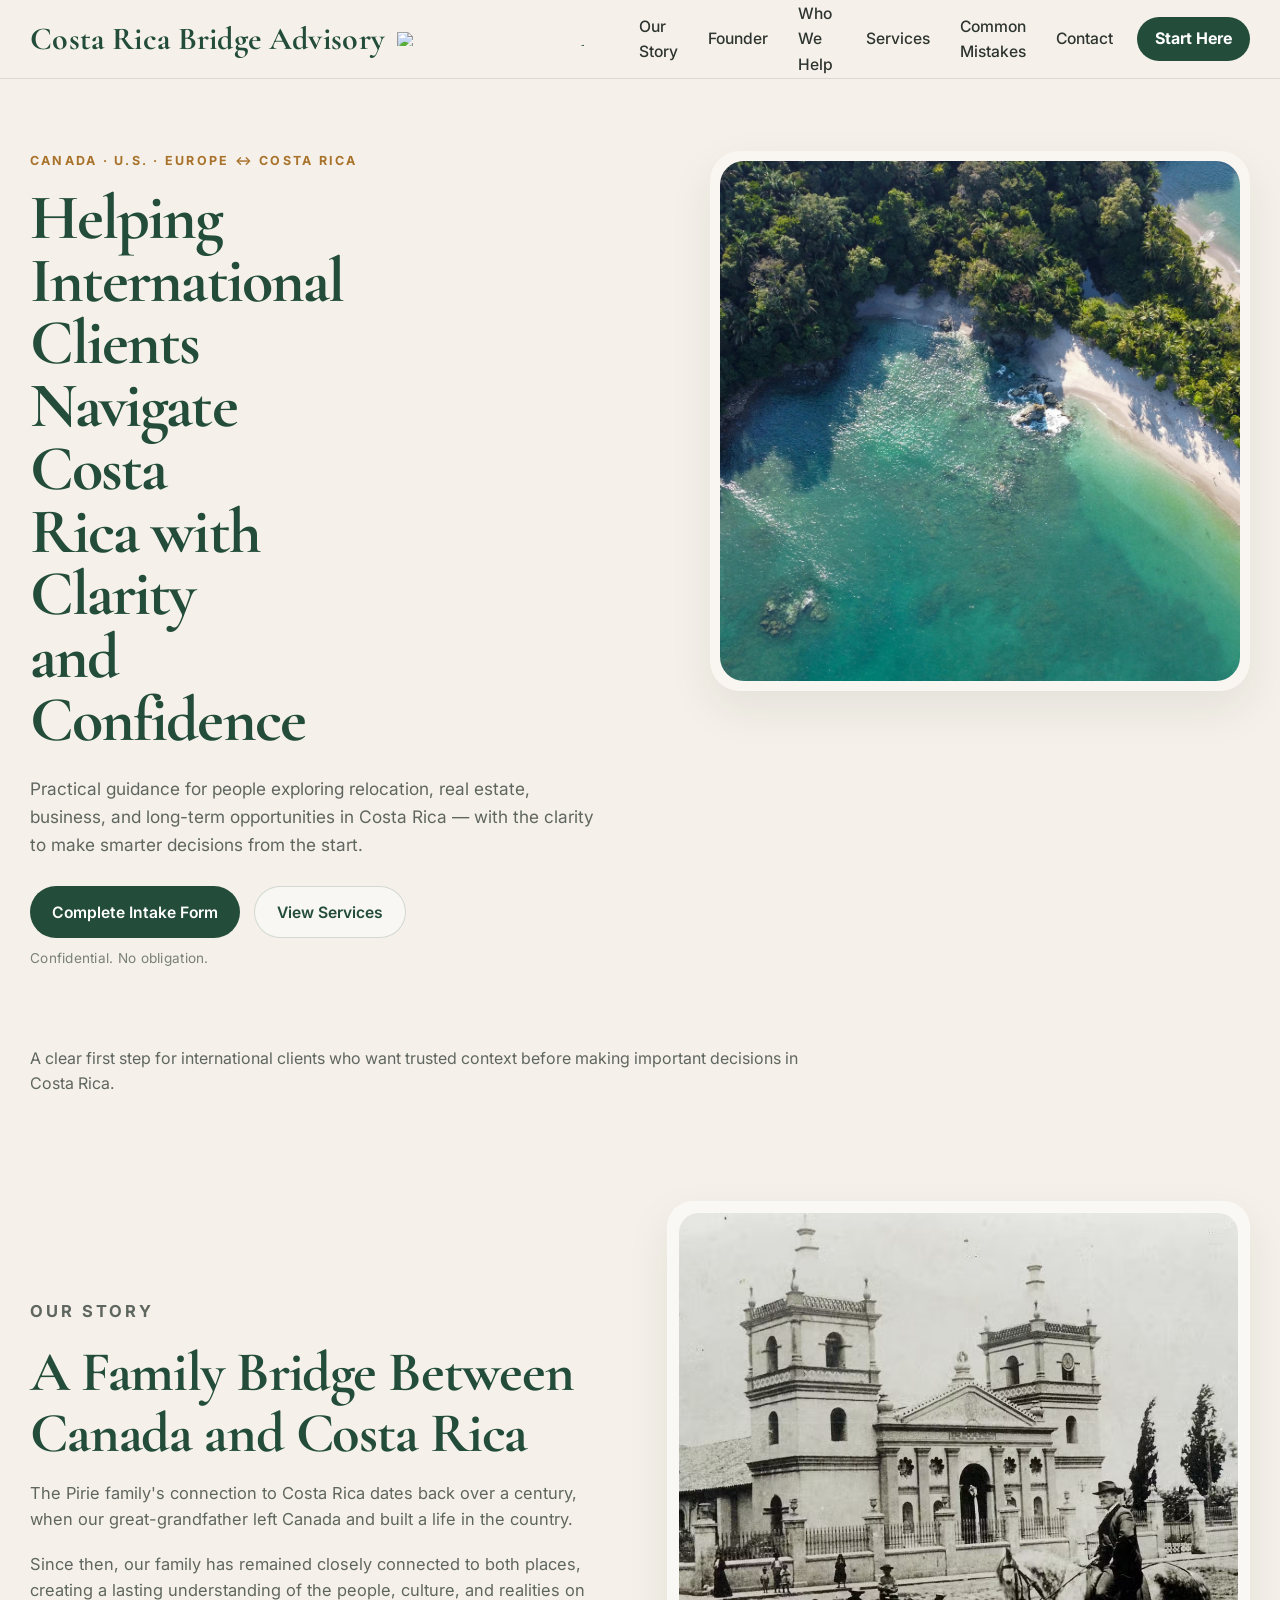
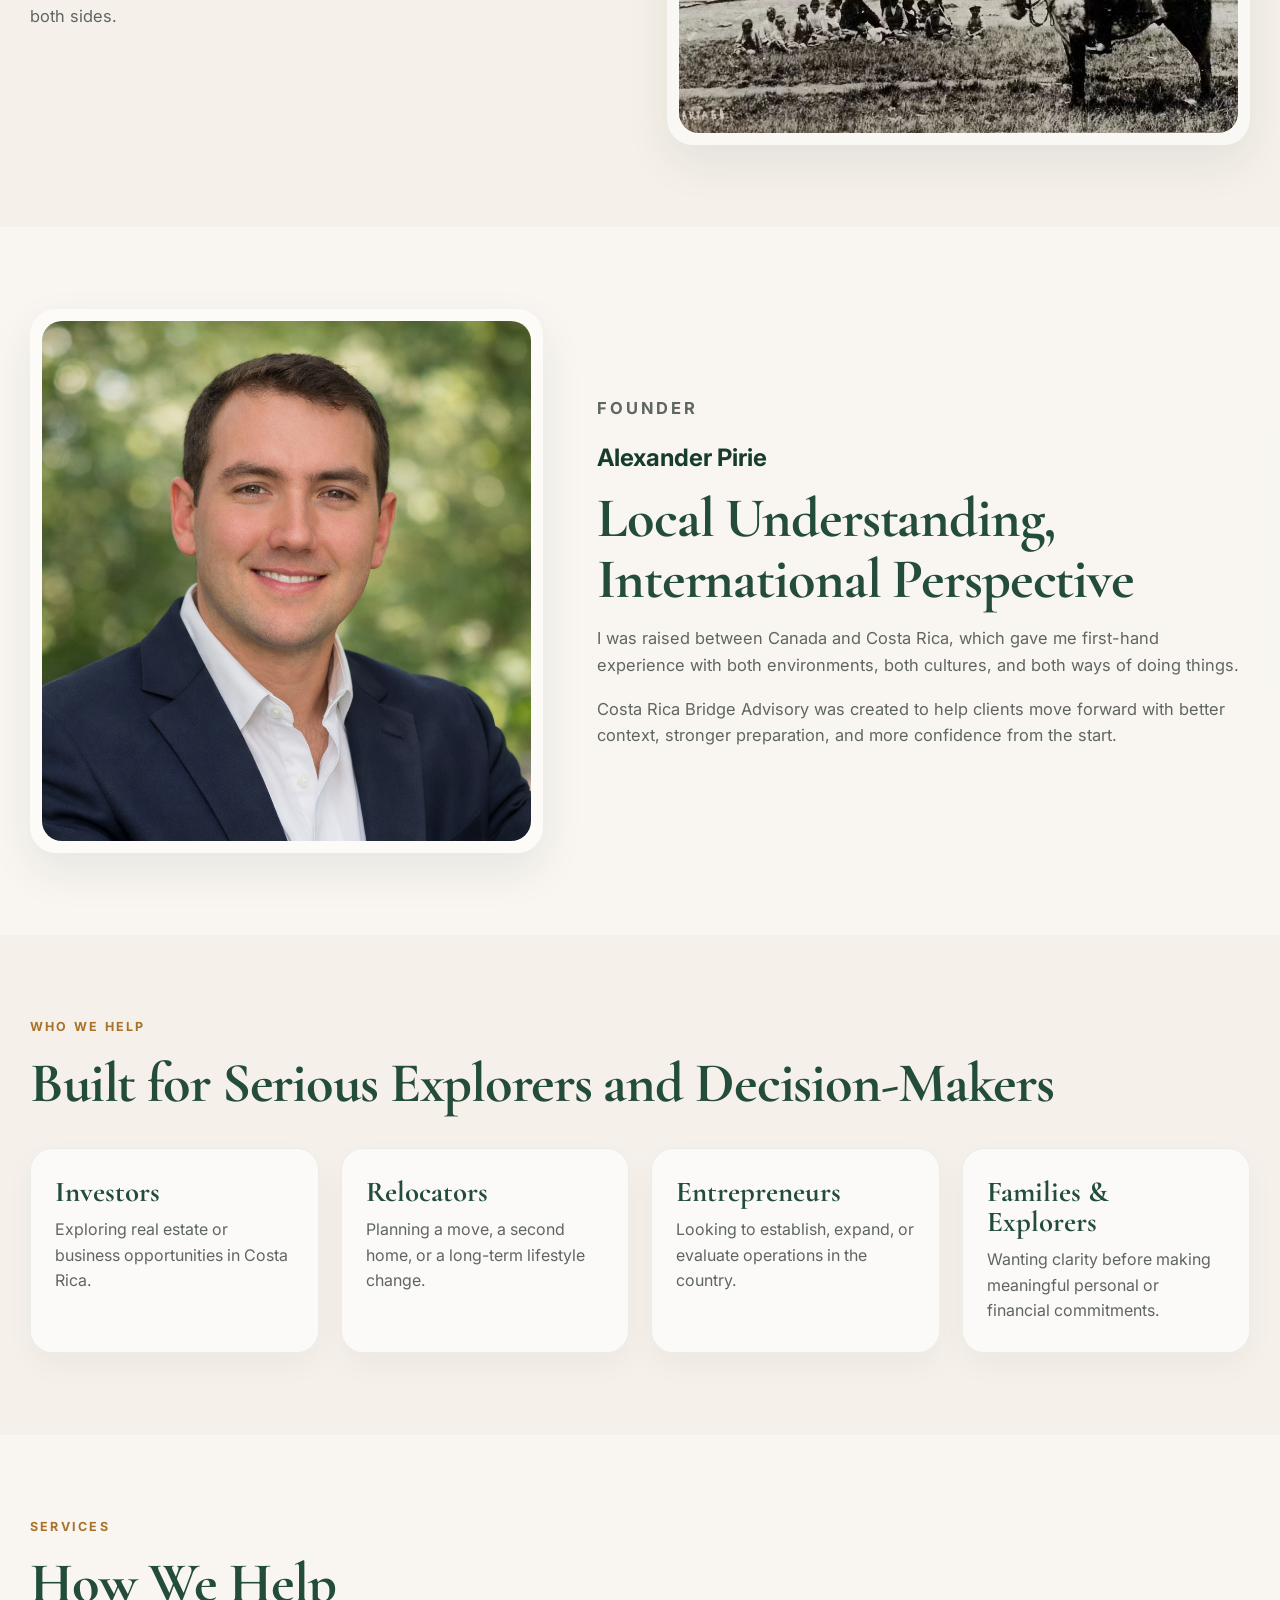
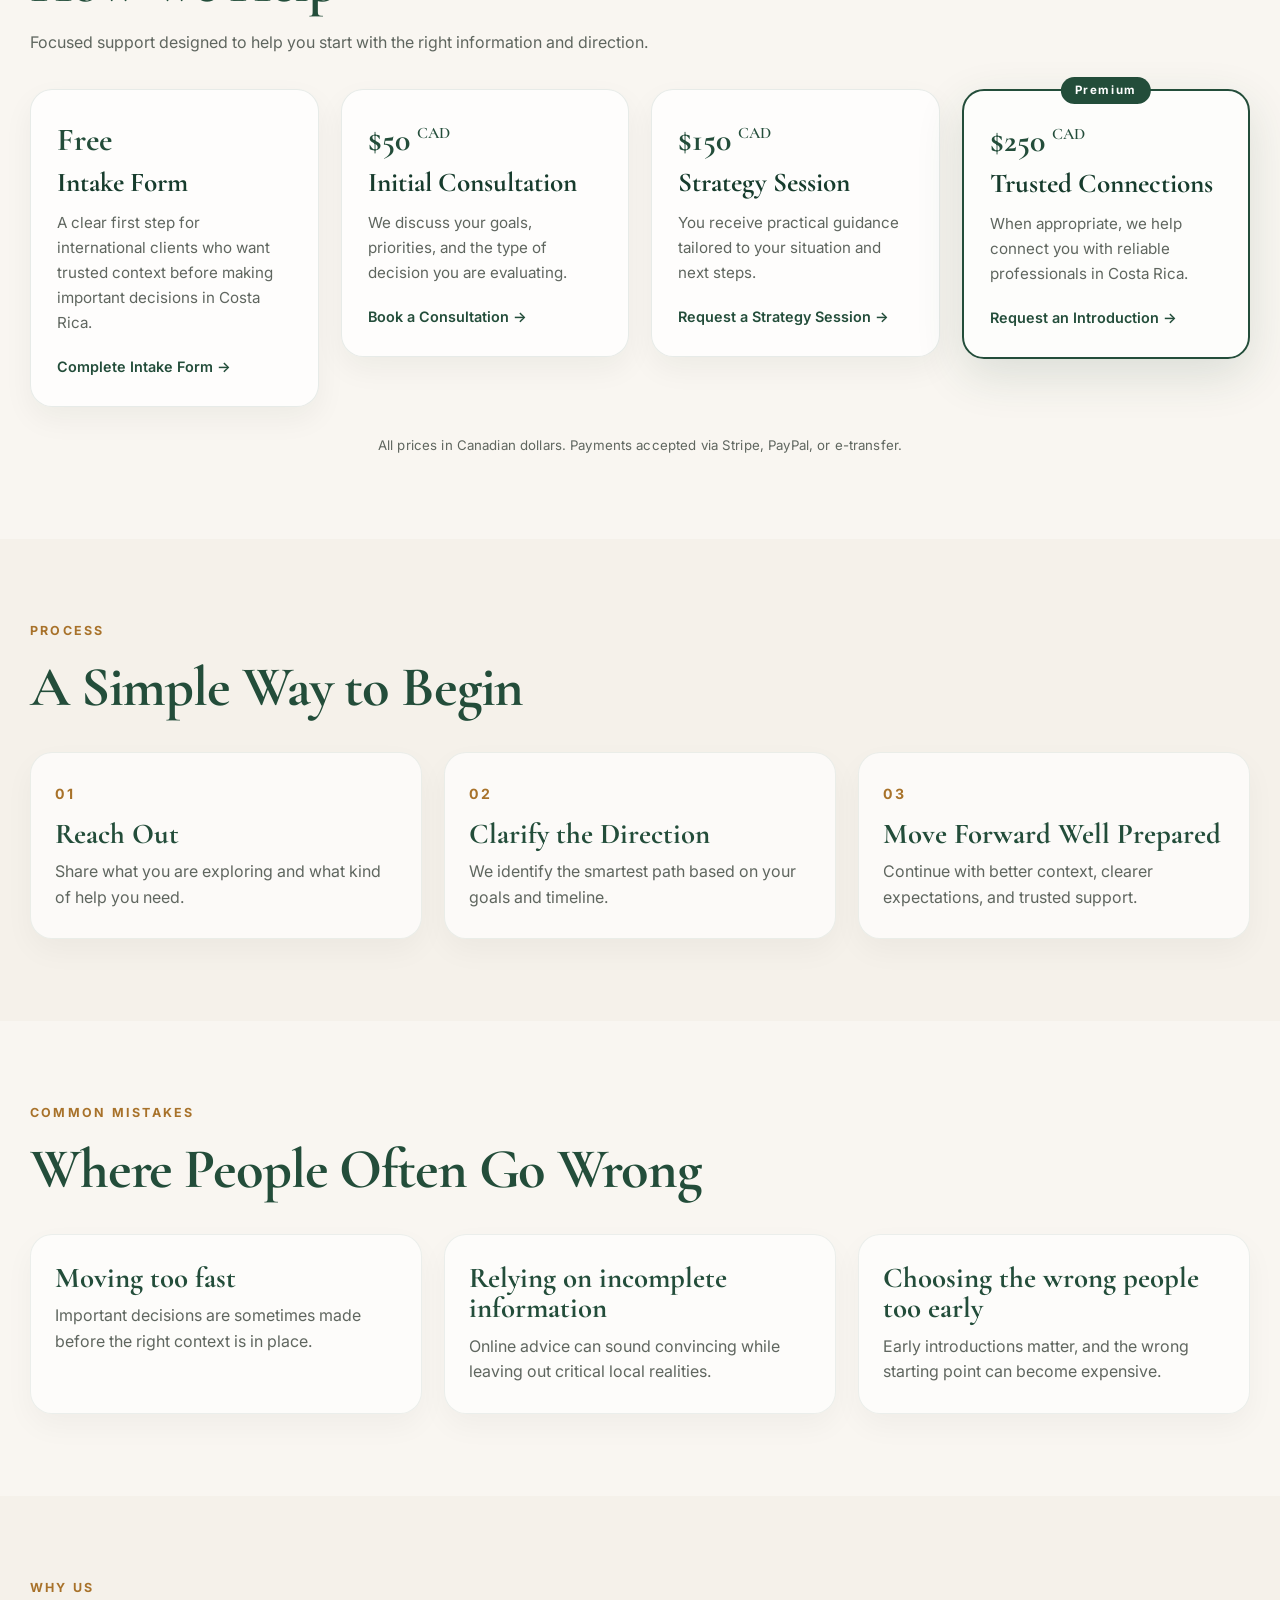
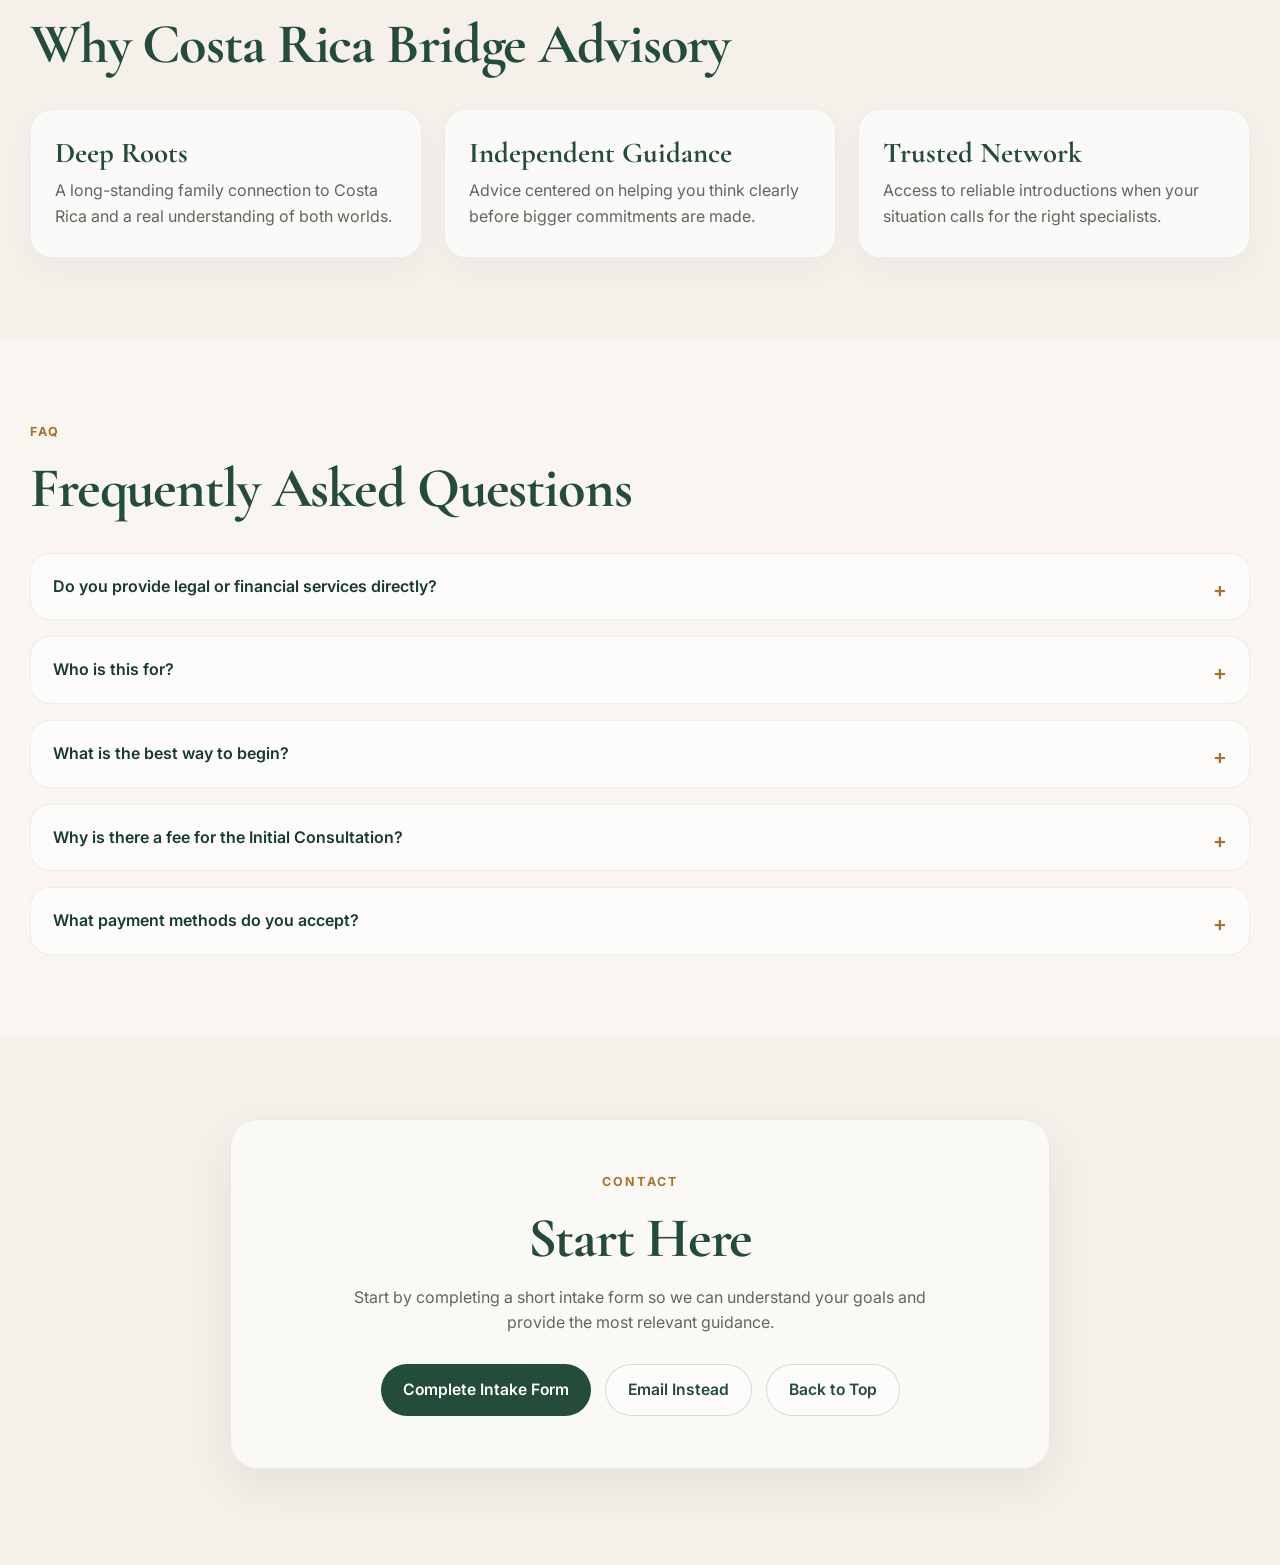
==== index.html @ ad2ef0ba "Update index.html claude first" ====
<!DOCTYPE html>
<html lang="en">
<head>
  <meta charset="UTF-8" />
  <meta name="viewport" content="width=device-width, initial-scale=1.0" />
  <title>Costa Rica Bridge Advisory</title>
  <meta
    name="description"
    content="Costa Rica Bridge Advisory helps international clients explore Costa Rica with trusted guidance, context, and connections."
  />
  <link rel="preconnect" href="https://fonts.googleapis.com" />
  <link rel="preconnect" href="https://fonts.gstatic.com" crossorigin />
  <link
    href="https://fonts.googleapis.com/css2?family=Cormorant+Garamond:wght@500;600;700&family=Inter:wght@400;500;600;700&display=swap"
    rel="stylesheet"
  />
  <link rel="stylesheet" href="styles.css" />
</head>
<body>
  <header class="site-header">
    <div class="container nav-wrap">
      <a href="#hero" class="brand">
        Costa Rica Bridge Advisory
        <span class="brand-flag">
          <img src="https://flagcdn.com/w20/cr.png" alt="Costa Rica Flag" />
        </span>
      </a>

      <nav class="site-nav" aria-label="Main navigation">
        <a href="#our-story">Our Story</a>
        <a href="#founder">Founder</a>
        <a href="#who-we-help">Who We Help</a>
        <a href="#services">Services</a>
        <a href="#common-mistakes">Common Mistakes</a>
        <a href="#contact">Contact</a>
      </nav>

      <a
        href="https://docs.google.com/forms/d/e/1FAIpQLSfwB_4znkKR_dLF2BASSB9xDWdlmq225TtOod5kf1szVITIFQ/viewform"
        target="_blank"
        class="nav-cta"
      >
        Start Here
      </a>

      <button class="menu-toggle" type="button" aria-label="Toggle menu" aria-expanded="false">
        <span></span>
        <span></span>
        <span></span>
      </button>
    </div>
  </header>

  <main>
    <section id="hero" class="hero">
      <div class="container hero-grid">
        <div class="hero-copy">
          <p class="eyebrow">CANADA · U.S. · EUROPE ↔ COSTA RICA</p>

          <h1>
            Helping International Clients Navigate Costa Rica with Clarity and Confidence
          </h1>

          <p class="hero-text">
            Practical guidance for people exploring relocation, real estate, business, and
            long-term opportunities in Costa Rica — with the clarity to make smarter decisions from the start.
          </p>

          <div class="hero-actions">
            <a
              href="https://docs.google.com/forms/d/e/1FAIpQLSfwB_4znkKR_dLF2BASSB9xDWdlmq225TtOod5kf1szVITIFQ/viewform"
              target="_blank"
              class="btn btn-primary"
            >
              Complete Intake Form
            </a>

            <a href="#services" class="btn btn-secondary">
              View Services
            </a>
          </div>

          <p class="hero-trust">Confidential. No obligation.</p>
        </div>

        <div class="hero-media">
          <img
            src="./assets/hero.jpg.jpg"
            alt="Costa Rica coastline aerial view"
            class="hero-image"
          />
        </div>
      </div>
    </section>

    <section class="intro-strip">
      <div class="container">
        <p>
          A clear first step for international clients who want trusted context before making
          important decisions in Costa Rica.
        </p>
      </div>
    </section>

    <section id="our-story" class="section">
      <div class="container split-layout">
        <div class="section-copy">
          <p class="section-label">OUR STORY</p>
          <h2>A Family Bridge Between Canada and Costa Rica</h2>
          <p>
            The Pirie family's connection to Costa Rica dates back over a century, when our
            great-grandfather left Canada and built a life in the country.
          </p>
          <p>
            Since then, our family has remained closely connected to both places, creating a
            lasting understanding of the people, culture, and realities on both sides.
          </p>
        </div>

        <div class="image-card">
          <img
            src="./assets/AP%20a%20caballo%20frente%20a%20iglesia.avif"
            alt="Historic Pirie family image in Costa Rica"
            class="section-image"
          />
        </div>
      </div>
    </section>

    <section id="founder" class="section section-alt">
      <div class="container split-layout reverse">
        <div class="image-card founder-card">
          <img
            src="./assets/Alex%20Pirie.png"
            alt="Alex Pirie"
            class="section-image profile-image"
          />
        </div>

        <div class="section-copy">
          <p class="section-label">FOUNDER</p>
          <h3 class="founder-name">Alexander Pirie</h3>
          <h2>Local Understanding, International Perspective</h2>

          <p>
            I was raised between Canada and Costa Rica, which gave me first-hand experience with
            both environments, both cultures, and both ways of doing things.
          </p>
          <p>
            Costa Rica Bridge Advisory was created to help clients move forward with better
            context, stronger preparation, and more confidence from the start.
          </p>
        </div>
      </div>
    </section>

    <section id="who-we-help" class="section">
      <div class="container">
        <div class="section-heading">
          <p class="section-label">WHO WE HELP</p>
          <h2>Built for Serious Explorers and Decision-Makers</h2>
        </div>

        <div class="card-grid four">
          <article class="info-card">
            <h3>Investors</h3>
            <p>Exploring real estate or business opportunities in Costa Rica.</p>
          </article>

          <article class="info-card">
            <h3>Relocators</h3>
            <p>Planning a move, a second home, or a long-term lifestyle change.</p>
          </article>

          <article class="info-card">
            <h3>Entrepreneurs</h3>
            <p>Looking to establish, expand, or evaluate operations in the country.</p>
          </article>

          <article class="info-card">
            <h3>Families & Explorers</h3>
            <p>Wanting clarity before making meaningful personal or financial commitments.</p>
          </article>
        </div>
      </div>
    </section>

    <!-- SERVICES SECTION — updated with pricing -->
    <section id="services" class="section section-alt">
      <div class="container">
        <div class="section-heading">
          <p class="section-label">SERVICES</p>
          <h2>How We Help</h2>
          <p class="section-subtext">
            Focused support designed to help you start with the right information and direction.
          </p>
        </div>

        <div class="pricing-grid">

          <!-- Intake Form -->
          <article class="pricing-card">
            <div class="pricing-tag">Free</div>
            <h3>Intake Form</h3>
            <p class="pricing-desc">A clear first step for international clients who want trusted context before making important decisions in Costa Rica.</p>
            <a
              href="https://docs.google.com/forms/d/e/1FAIpQLSfwB_4znkKR_dLF2BASSB9xDWdlmq225TtOod5kf1szVITIFQ/viewform"
              target="_blank"
              class="pricing-cta"
            >
              Complete Intake Form →
            </a>
          </article>

          <!-- Initial Consultation -->
          <article class="pricing-card">
            <div class="pricing-tag">$50 <span class="pricing-currency">CAD</span></div>
            <h3>Initial Consultation</h3>
            <p class="pricing-desc">We discuss your goals, priorities, and the type of decision you are evaluating.</p>
            <a href="#contact" class="pricing-cta">Book a Consultation →</a>
          </article>

          <!-- Strategy Session -->
          <article class="pricing-card">
            <div class="pricing-tag">$150 <span class="pricing-currency">CAD</span></div>
            <h3>Strategy Session</h3>
            <p class="pricing-desc">You receive practical guidance tailored to your situation and next steps.</p>
            <a href="#contact" class="pricing-cta">Request a Strategy Session →</a>
          </article>

          <!-- Trusted Connections -->
          <article class="pricing-card pricing-card--featured">
            <div class="pricing-badge">Premium</div>
            <div class="pricing-tag">$250 <span class="pricing-currency">CAD</span></div>
            <h3>Trusted Connections</h3>
            <p class="pricing-desc">When appropriate, we help connect you with reliable professionals in Costa Rica.</p>
            <a href="#contact" class="pricing-cta">Request an Introduction →</a>
          </article>

        </div>

        <p class="pricing-note">All prices in Canadian dollars. Payments accepted via Stripe, PayPal, or e-transfer.</p>
      </div>
    </section>

    <section class="section">
      <div class="container">
        <div class="section-heading narrow">
          <p class="section-label">PROCESS</p>
          <h2>A Simple Way to Begin</h2>
        </div>

        <div class="steps-grid">
          <div class="step-card">
            <span class="step-number">01</span>
            <h3>Reach Out</h3>
            <p>Share what you are exploring and what kind of help you need.</p>
          </div>

          <div class="step-card">
            <span class="step-number">02</span>
            <h3>Clarify the Direction</h3>
            <p>We identify the smartest path based on your goals and timeline.</p>
          </div>

          <div class="step-card">
            <span class="step-number">03</span>
            <h3>Move Forward Well Prepared</h3>
            <p>Continue with better context, clearer expectations, and trusted support.</p>
          </div>
        </div>
      </div>
    </section>

    <section id="common-mistakes" class="section section-alt">
      <div class="container">
        <div class="section-heading">
          <p class="section-label">COMMON MISTAKES</p>
          <h2>Where People Often Go Wrong</h2>
        </div>

        <div class="mistakes-list">
          <article class="mistake-item">
            <h3>Moving too fast</h3>
            <p>Important decisions are sometimes made before the right context is in place.</p>
          </article>

          <article class="mistake-item">
            <h3>Relying on incomplete information</h3>
            <p>Online advice can sound convincing while leaving out critical local realities.</p>
          </article>

          <article class="mistake-item">
            <h3>Choosing the wrong people too early</h3>
            <p>Early introductions matter, and the wrong starting point can become expensive.</p>
          </article>
        </div>
      </div>
    </section>

    <section class="section trust-section">
      <div class="container">
        <div class="section-heading narrow">
          <p class="section-label">WHY US</p>
          <h2>Why Costa Rica Bridge Advisory</h2>
        </div>

        <div class="card-grid three">
          <article class="info-card">
            <h3>Deep Roots</h3>
            <p>A long-standing family connection to Costa Rica and a real understanding of both worlds.</p>
          </article>

          <article class="info-card">
            <h3>Independent Guidance</h3>
            <p>Advice centered on helping you think clearly before bigger commitments are made.</p>
          </article>

          <article class="info-card">
            <h3>Trusted Network</h3>
            <p>Access to reliable introductions when your situation calls for the right specialists.</p>
          </article>
        </div>
      </div>
    </section>

    <section class="section section-alt faq-section">
      <div class="container">
        <div class="section-heading narrow">
          <p class="section-label">FAQ</p>
          <h2>Frequently Asked Questions</h2>
        </div>

        <div class="faq-list">
          <details class="faq-item">
            <summary>Do you provide legal or financial services directly?</summary>
            <p>
              No. Costa Rica Bridge Advisory provides guidance, context, and introductions. Formal
              legal, tax, or other regulated work should be handled by the appropriate professionals.
            </p>
          </details>

          <details class="faq-item">
            <summary>Who is this for?</summary>
            <p>
              It is designed for international clients considering relocation, real estate,
              business, or broader life decisions connected to Costa Rica.
            </p>
          </details>

          <details class="faq-item">
            <summary>What is the best way to begin?</summary>
            <p>
              Start by completing the intake form so your situation can be reviewed properly before larger steps are taken.
            </p>
          </details>

          <details class="faq-item">
            <summary>Why is there a fee for the Initial Consultation?</summary>
            <p>
              The consultation fee ensures that every call is a focused, productive use of time — for both of us. It reflects the preparation and expertise that goes into each session, and ensures we are working with clients who are serious about their goals.
            </p>
          </details>

          <details class="faq-item">
            <summary>What payment methods do you accept?</summary>
            <p>
              We accept payment via Stripe, PayPal, and e-transfer. All prices are in Canadian dollars.
            </p>
          </details>
        </div>
      </div>
    </section>

    <section id="contact" class="section contact-section">
      <div class="container contact-box">
        <p class="section-label">CONTACT</p>
        <h2>Start Here</h2>
        <p class="contact-text">
          Start by completing a short intake form so we can understand your goals and provide the most relevant guidance.
        </p>

        <div class="contact-actions">
          <a
            href="https://docs.google.com/forms/d/e/1FAIpQLSfwB_4znkKR_dLF2BASSB9xDWdlmq225TtOod5kf1szVITIFQ/viewform"
            target="_blank"
            class="btn btn-primary"
          >
            Complete Intake Form
          </a>

          <a
            href="mailto:costaricabridgeadvisory@gmail.com"
            class="btn btn-secondary"
          >
            Email Instead
          </a>

          <a href="#hero" class="btn btn-secondary">
            Back to Top
          </a>
        </div>
      </div>
    </section>
  </main>

  <script>
    const menuToggle = document.querySelector('.menu-toggle');
    const siteNav = document.querySelector('.site-nav');

    if (menuToggle && siteNav) {
      menuToggle.addEventListener('click', () => {
        const expanded = menuToggle.getAttribute('aria-expanded') === 'true';
        menuToggle.setAttribute('aria-expanded', String(!expanded));
        siteNav.classList.toggle('is-open');
      });

      siteNav.querySelectorAll('a').forEach((link) => {
        link.addEventListener('click', () => {
          siteNav.classList.remove('is-open');
          menuToggle.setAttribute('aria-expanded', 'false');
        });
      });
    }
  </script>
</body>
</html>
---- styles.css ----
:root {
  --bg: #f5f1ea;
  --bg-soft: #efe8de;
  --card: #f8f4ee;
  --text: #1c2d26;
  --muted: #5f665f;
  --line: rgba(28, 45, 38, 0.12);
  --green: #234d3a;
  --green-2: #173c2d;
  --gold: #a8722a;
  --white: #ffffff;
  --shadow: 0 18px 45px rgba(23, 38, 31, 0.08);
  --radius: 26px;
  --radius-sm: 18px;
  --max: 1220px;
  --header-h: 78px;
}

* {
  box-sizing: border-box;
}

html {
  scroll-behavior: smooth;
}

body {
  margin: 0;
  background: var(--bg);
  color: var(--text);
  font-family: "Inter", sans-serif;
  line-height: 1.6;
  -webkit-font-smoothing: antialiased;
  text-rendering: optimizeLegibility;
}

img {
  max-width: 100%;
  display: block;
}

a {
  color: inherit;
  text-decoration: none;
}

.container {
  width: min(var(--max), calc(100% - 48px));
  margin: 0 auto;
}

.site-header {
  position: sticky;
  top: 0;
  z-index: 50;
  background: rgba(245, 241, 234, 0.92);
  backdrop-filter: blur(10px);
  border-bottom: 1px solid var(--line);
}

.nav-wrap {
  min-height: var(--header-h);
  display: flex;
  align-items: center;
  justify-content: space-between;
  gap: 24px;
}

.brand {
  font-family: "Cormorant Garamond", serif;
  font-size: 2rem;
  font-weight: 700;
  color: var(--green);
  letter-spacing: 0.01em;
  white-space: nowrap;
  display: inline-flex;
  align-items: center;
  gap: 6px;
}

.brand-flag {
  margin-left: 6px;
  display: inline-flex;
  align-items: center;
}

.brand-flag img {
  height: 14px;
  width: auto;
  display: inline-block;
}

.site-nav {
  display: flex;
  align-items: center;
  gap: 30px;
  flex: 1;
  justify-content: center;
}

.site-nav a {
  font-size: 0.98rem;
  font-weight: 500;
  color: #2e342f;
}

.site-nav a:hover,
.nav-cta:hover,
.btn:hover {
  opacity: 0.9;
}

.nav-cta {
  display: inline-flex;
  align-items: center;
  justify-content: center;
  min-height: 44px;
  padding: 0 18px;
  border-radius: 999px;
  background: var(--green);
  color: var(--white);
  font-weight: 700;
  white-space: nowrap;
  transition: opacity 0.2s ease, transform 0.2s ease;
}

.nav-cta:active {
  transform: translateY(1px);
}

.menu-toggle {
  display: none;
  width: 46px;
  height: 46px;
  border: 1px solid var(--line);
  border-radius: 12px;
  background: transparent;
  padding: 10px;
  cursor: pointer;
}

.menu-toggle span {
  display: block;
  width: 100%;
  height: 2px;
  background: var(--green);
  margin: 5px 0;
  border-radius: 999px;
}

.hero {
  padding: 72px 0 50px;
}

.hero-grid {
  display: grid;
  grid-template-columns: 1.05fr 0.95fr;
  gap: 48px;
  align-items: start;
}

.hero-copy {
  max-width: 620px;
}

.eyebrow,
.section-label {
  margin: 0 0 16px;
  color: var(--gold);
  font-size: 0.78rem;
  font-weight: 700;
  letter-spacing: 0.18em;
}

.hero h1 {
  margin: 0 0 18px;
  font-family: "Cormorant Garamond", serif;
  font-size: clamp(3.2rem, 5vw, 5.2rem);
  line-height: 0.98;
  color: var(--green);
  letter-spacing: -0.03em;
  max-width: 8ch;
}

.hero-text {
  margin: 24px 0 0;
  max-width: 580px;
  color: var(--muted);
  font-size: 1.08rem;
}

.hero-actions,
.contact-actions {
  display: flex;
  gap: 14px;
  flex-wrap: wrap;
  margin-top: 28px;
}

.hero-trust {
  margin-top: 10px;
  font-size: 0.85rem;
  color: #7a807a;
  letter-spacing: 0.02em;
}

.btn {
  display: inline-flex;
  align-items: center;
  justify-content: center;
  min-height: 52px;
  padding: 0 22px;
  border-radius: 999px;
  font-size: 0.98rem;
  font-weight: 600;
  transition: opacity 0.2s ease, transform 0.2s ease;
}

.btn-primary {
  background: var(--green);
  color: var(--white);
}

.btn-secondary {
  border: 1px solid rgba(35, 77, 58, 0.18);
  background: rgba(255, 255, 255, 0.45);
  color: var(--green);
}

.btn:active {
  transform: translateY(1px);
}

.hero-media {
  width: 100%;
  max-width: 540px;
  justify-self: end;
  align-self: start;
  background: rgba(255, 255, 255, 0.34);
  border-radius: 30px;
  padding: 10px;
  box-shadow: var(--shadow);
}

.hero-image {
  width: 100%;
  height: 520px;
  object-fit: cover;
  object-position: center;
  border-radius: 24px;
}

.intro-strip {
  padding: 12px 0 22px;
}

.intro-strip p {
  margin: 0;
  max-width: 800px;
  color: var(--muted);
  font-size: 1rem;
}

.section {
  padding: 82px 0;
}

.section-alt {
  background: rgba(255, 255, 255, 0.34);
}

.section-heading {
  margin-bottom: 34px;
}

.section-heading h2,
.section-copy h2,
.contact-box h2 {
  margin: 0 0 16px;
  font-family: "Cormorant Garamond", serif;
  font-size: clamp(2.6rem, 4.4vw, 4rem);
  line-height: 1.08;
  color: var(--green);
  letter-spacing: -0.02em;
}

.section-subtext {
  margin: 14px 0 0;
  max-width: 680px;
  color: var(--muted);
}

.section-heading.narrow {
  max-width: 720px;
}

.split-layout {
  display: grid;
  grid-template-columns: 1fr 1fr;
  gap: 54px;
  align-items: center;
}

.split-layout.reverse {
  grid-template-columns: 0.88fr 1.12fr;
}

.section-copy p {
  margin: 0 0 18px;
  color: var(--muted);
  font-size: 1.03rem;
}

.founder-name {
  margin: 0 0 10px;
  font-size: 1.5rem;
  color: var(--green-2);
  font-weight: 700;
}

.image-card {
  background: rgba(255, 255, 255, 0.48);
  border-radius: var(--radius);
  padding: 12px;
  box-shadow: var(--shadow);
}

.section-image {
  width: 100%;
  height: 520px;
  object-fit: cover;
  border-radius: 20px;
}

.profile-image {
  object-position: center top;
}

.card-grid {
  display: grid;
  gap: 22px;
}

.card-grid.four {
  grid-template-columns: repeat(4, 1fr);
}

.card-grid.three {
  grid-template-columns: repeat(3, 1fr);
}

.info-card,
.step-card,
.mistake-item {
  background: rgba(255, 255, 255, 0.65);
  border: 1px solid rgba(35, 77, 58, 0.08);
  border-radius: 22px;
  padding: 28px 24px;
  box-shadow: 0 12px 30px rgba(18, 35, 29, 0.04);
}

.info-card h3,
.step-card h3,
.mistake-item h3 {
  margin: 0 0 10px;
  font-family: "Cormorant Garamond", serif;
  font-size: 1.8rem;
  line-height: 1.05;
  color: var(--green);
}

.info-card p,
.step-card p,
.mistake-item p,
.faq-item p,
.contact-text {
  margin: 0;
  color: var(--muted);
}

/* ── Pricing Cards ────────────────────────────────────── */

.pricing-grid {
  display: grid;
  grid-template-columns: repeat(4, 1fr);
  gap: 22px;
  align-items: start;
}

.pricing-card {
  position: relative;
  background: rgba(255, 255, 255, 0.75);
  border: 1px solid rgba(35, 77, 58, 0.10);
  border-radius: 22px;
  padding: 32px 26px 28px;
  box-shadow: 0 12px 30px rgba(18, 35, 29, 0.05);
  display: flex;
  flex-direction: column;
  gap: 12px;
  transition: transform 0.2s ease, box-shadow 0.2s ease;
}

.pricing-card:hover {
  transform: translateY(-3px);
  box-shadow: 0 20px 48px rgba(18, 35, 29, 0.10);
}

.pricing-card--featured {
  border-color: var(--green);
  border-width: 2px;
  box-shadow: 0 16px 48px rgba(35, 77, 58, 0.14);
}

.pricing-badge {
  position: absolute;
  top: -14px;
  left: 50%;
  transform: translateX(-50%);
  background: var(--green);
  color: var(--white);
  font-size: 0.72rem;
  font-weight: 700;
  letter-spacing: 0.14em;
  padding: 4px 14px;
  border-radius: 999px;
  white-space: nowrap;
}

.pricing-tag {
  font-size: 2rem;
  font-weight: 700;
  color: var(--green);
  line-height: 1.1;
  font-family: "Cormorant Garamond", serif;
}

.pricing-currency {
  font-size: 1rem;
  font-weight: 600;
  color: var(--green);
  vertical-align: super;
}

.pricing-duration {
  font-size: 0.82rem;
  font-weight: 400;
  color: var(--muted);
  font-family: "Inter", sans-serif;
}

.pricing-card h3 {
  margin: 0;
  font-family: "Cormorant Garamond", serif;
  font-size: 1.7rem;
  line-height: 1.05;
  color: var(--green-2);
}

.pricing-desc {
  margin: 0;
  color: var(--muted);
  font-size: 0.95rem;
  line-height: 1.65;
  flex: 1;
}

.pricing-cta {
  display: inline-block;
  margin-top: 8px;
  font-size: 0.9rem;
  font-weight: 600;
  color: var(--green);
  text-decoration: none;
  transition: opacity 0.2s ease;
}

.pricing-cta:hover {
  opacity: 0.7;
}

.pricing-note {
  margin: 28px 0 0;
  font-size: 0.83rem;
  color: var(--muted);
  text-align: center;
  letter-spacing: 0.01em;
}

/* ── End Pricing Cards ────────────────────────────────── */

.steps-grid {
  display: grid;
  grid-template-columns: repeat(3, 1fr);
  gap: 22px;
}

.step-number {
  display: inline-block;
  margin-bottom: 14px;
  color: var(--gold);
  font-size: 0.88rem;
  font-weight: 700;
  letter-spacing: 0.18em;
}

.mistakes-list {
  display: grid;
  grid-template-columns: repeat(3, 1fr);
  gap: 22px;
}

.faq-list {
  display: grid;
  gap: 16px;
}

.faq-item {
  background: rgba(255, 255, 255, 0.62);
  border: 1px solid rgba(35, 77, 58, 0.08);
  border-radius: 20px;
  padding: 20px 22px;
}

.faq-item summary {
  cursor: pointer;
  list-style: none;
  font-weight: 600;
  color: var(--green-2);
  position: relative;
  padding-right: 28px;
}

.faq-item summary::-webkit-details-marker {
  display: none;
}

.faq-item summary::after {
  content: "+";
  position: absolute;
  right: 0;
  top: -1px;
  font-size: 1.3rem;
  color: var(--gold);
}

.faq-item[open] summary::after {
  content: "–";
}

.faq-item p {
  margin-top: 12px;
}

.contact-section {
  padding-bottom: 96px;
}

.contact-box {
  text-align: center;
  max-width: 820px;
  background: rgba(255, 255, 255, 0.55);
  border: 1px solid rgba(35, 77, 58, 0.08);
  border-radius: 28px;
  padding: 52px 28px;
  box-shadow: var(--shadow);
}

.contact-text {
  margin: 16px auto 0;
  max-width: 620px;
}

.contact-box .contact-actions {
  justify-content: center;
}

/* ── Book Page ────────────────────────────────────────── */

.book-hero {
  padding: 72px 0 56px;
  border-bottom: 1px solid var(--line);
}

.book-title {
  margin: 0 0 18px;
  font-family: "Cormorant Garamond", serif;
  font-size: clamp(2.8rem, 5vw, 4.4rem);
  line-height: 1.05;
  color: var(--green);
  letter-spacing: -0.02em;
  max-width: 16ch;
}

.book-lead {
  margin: 0 0 14px;
  max-width: 640px;
  color: var(--muted);
  font-size: 1.05rem;
}

.book-price-pill {
  display: inline-block;
  margin-top: 10px;
  background: var(--green);
  color: var(--white);
  font-size: 0.85rem;
  font-weight: 600;
  letter-spacing: 0.06em;
  padding: 8px 20px;
  border-radius: 999px;
}

.book-layout {
  display: grid;
  grid-template-columns: 1fr 0.72fr;
  gap: 52px;
  align-items: start;
}

.book-form-wrap h2 {
  margin: 0 0 8px;
  font-family: "Cormorant Garamond", serif;
  font-size: clamp(2rem, 3vw, 2.8rem);
  color: var(--green);
  letter-spacing: -0.02em;
}

.book-form-intro {
  margin: 0 0 28px;
  color: var(--muted);
}

.book-form {
  display: flex;
  flex-direction: column;
  gap: 18px;
}

.form-group {
  display: flex;
  flex-direction: column;
  gap: 6px;
}

.form-group label {
  font-size: 0.88rem;
  font-weight: 600;
  color: var(--green-2);
  letter-spacing: 0.02em;
}

.form-group input,
.form-group select,
.form-group textarea {
  width: 100%;
  padding: 12px 16px;
  border: 1px solid rgba(35, 77, 58, 0.20);
  border-radius: 12px;
  background: rgba(255, 255, 255, 0.75);
  font-family: "Inter", sans-serif;
  font-size: 0.97rem;
  color: var(--text);
  outline: none;
  transition: border-color 0.2s ease, box-shadow 0.2s ease;
  appearance: none;
}

.form-group input:focus,
.form-group select:focus,
.form-group textarea:focus {
  border-color: var(--green);
  box-shadow: 0 0 0 3px rgba(35, 77, 58, 0.08);
}

.form-group textarea {
  resize: vertical;
  min-height: 120px;
}

.book-submit {
  margin-top: 8px;
  width: 100%;
  justify-content: center;
}

.book-sidebar {
  display: flex;
  flex-direction: column;
  gap: 18px;
}

.sidebar-card {
  background: rgba(255, 255, 255, 0.70);
  border: 1px solid rgba(35, 77, 58, 0.09);
  border-radius: 20px;
  padding: 24px 22px;
  box-shadow: 0 8px 24px rgba(18, 35, 29, 0.04);
}

.sidebar-card h3 {
  margin: 0 0 14px;
  font-family: "Cormorant Garamond", serif;
  font-size: 1.45rem;
  color: var(--green);
  line-height: 1.1;
}

.sidebar-card p {
  margin: 0;
  color: var(--muted);
  font-size: 0.95rem;
}

.sidebar-card--highlight {
  border-color: var(--green);
  background: rgba(35, 77, 58, 0.04);
}

.sidebar-card--highlight p {
  color: var(--green-2);
}

.sidebar-list {
  margin: 0;
  padding: 0 0 0 18px;
  display: flex;
  flex-direction: column;
  gap: 8px;
}

.sidebar-list li {
  color: var(--muted);
  font-size: 0.95rem;
}

.sidebar-text {
  color: var(--muted);
  font-size: 0.95rem;
  margin: 0;
}

.book-schedule {
  max-width: 700px;
}

.book-schedule h2 {
  margin: 0 0 14px;
  font-family: "Cormorant Garamond", serif;
  font-size: clamp(2.2rem, 3.5vw, 3.2rem);
  color: var(--green);
  letter-spacing: -0.02em;
}

.book-schedule-text {
  margin: 0 0 28px;
  color: var(--muted);
  max-width: 580px;
}

.book-cta-row {
  display: flex;
  gap: 14px;
  flex-wrap: wrap;
}

.book-note {
  margin: 16px 0 0;
  font-size: 0.8rem;
  color: var(--muted);
  font-style: italic;
}

/* ── Footer ───────────────────────────────────────────── */

.site-footer {
  background: var(--green-2);
  color: rgba(255, 255, 255, 0.75);
  padding-top: 52px;
}

.footer-inner {
  display: grid;
  grid-template-columns: 1.4fr 1fr 1.4fr;
  gap: 40px;
  padding-bottom: 40px;
}

.footer-brand {
  font-family: "Cormorant Garamond", serif;
  font-size: 1.3rem;
  font-weight: 700;
  color: var(--white);
  margin: 0 0 8px;
}

.footer-tagline {
  margin: 0;
  font-size: 0.9rem;
}

.footer-heading {
  font-size: 0.78rem;
  font-weight: 700;
  letter-spacing: 0.14em;
  color: var(--white);
  margin: 0 0 14px;
  text-transform: uppercase;
}

.footer-links {
  list-style: none;
  margin: 0;
  padding: 0;
  display: flex;
  flex-direction: column;
  gap: 8px;
}

.footer-links a {
  font-size: 0.92rem;
  color: rgba(255, 255, 255, 0.70);
  transition: color 0.2s ease;
}

.footer-links a:hover {
  color: var(--white);
}

.footer-note {
  font-size: 0.88rem;
  margin: 0;
  line-height: 1.6;
}

.footer-bottom {
  border-top: 1px solid rgba(255, 255, 255, 0.10);
  padding: 18px 0;
  font-size: 0.82rem;
  color: rgba(255, 255, 255, 0.45);
}

/* ── End Book Page & Footer ───────────────────────────── */

@media (max-width: 1180px) {
  .brand {
    font-size: 1.75rem;
  }

  .site-nav {
    gap: 20px;
  }

  .card-grid.four {
    grid-template-columns: repeat(2, 1fr);
  }

  .pricing-grid {
    grid-template-columns: repeat(2, 1fr);
  }

  .mistakes-list {
    grid-template-columns: 1fr;
  }
}

@media (max-width: 920px) {
  :root {
    --header-h: 72px;
  }

  .menu-toggle {
    display: inline-block;
  }

  .site-nav {
    position: absolute;
    top: calc(var(--header-h) + 8px);
    left: 24px;
    right: 24px;
    display: none;
    flex-direction: column;
    align-items: flex-start;
    gap: 16px;
    padding: 22px;
    background: rgba(245, 241, 234, 0.98);
    border: 1px solid var(--line);
    border-radius: 20px;
    box-shadow: var(--shadow);
  }

  .site-nav.is-open {
    display: flex;
  }

  .nav-cta {
    display: none;
  }

  .hero-grid,
  .split-layout,
  .split-layout.reverse,
  .steps-grid,
  .card-grid.three {
    grid-template-columns: 1fr;
  }

  .hero {
    padding-top: 42px;
  }

  .hero-media {
    justify-self: stretch;
    align-self: stretch;
    max-width: 100%;
    margin-top: 18px;
  }

  .hero-image,
  .section-image {
    height: auto;
    max-height: 520px;
  }

  .pricing-grid {
    grid-template-columns: 1fr;
  }

  .book-layout {
    grid-template-columns: 1fr;
  }

  .footer-inner {
    grid-template-columns: 1fr;
    gap: 28px;
  }
}

@media (max-width: 640px) {
  .container {
    width: min(var(--max), calc(100% - 28px));
  }

  .brand {
    font-size: 1.35rem;
    max-width: 72%;
    line-height: 1.05;
    white-space: normal;
  }

  .hero h1 {
    font-size: clamp(3rem, 14vw, 4.4rem);
    max-width: 9ch;
  }

  .section {
    padding: 64px 0;
  }

  .card-grid.four {
    grid-template-columns: 1fr;
  }

  .contact-box {
    padding: 40px 20px;
  }
}
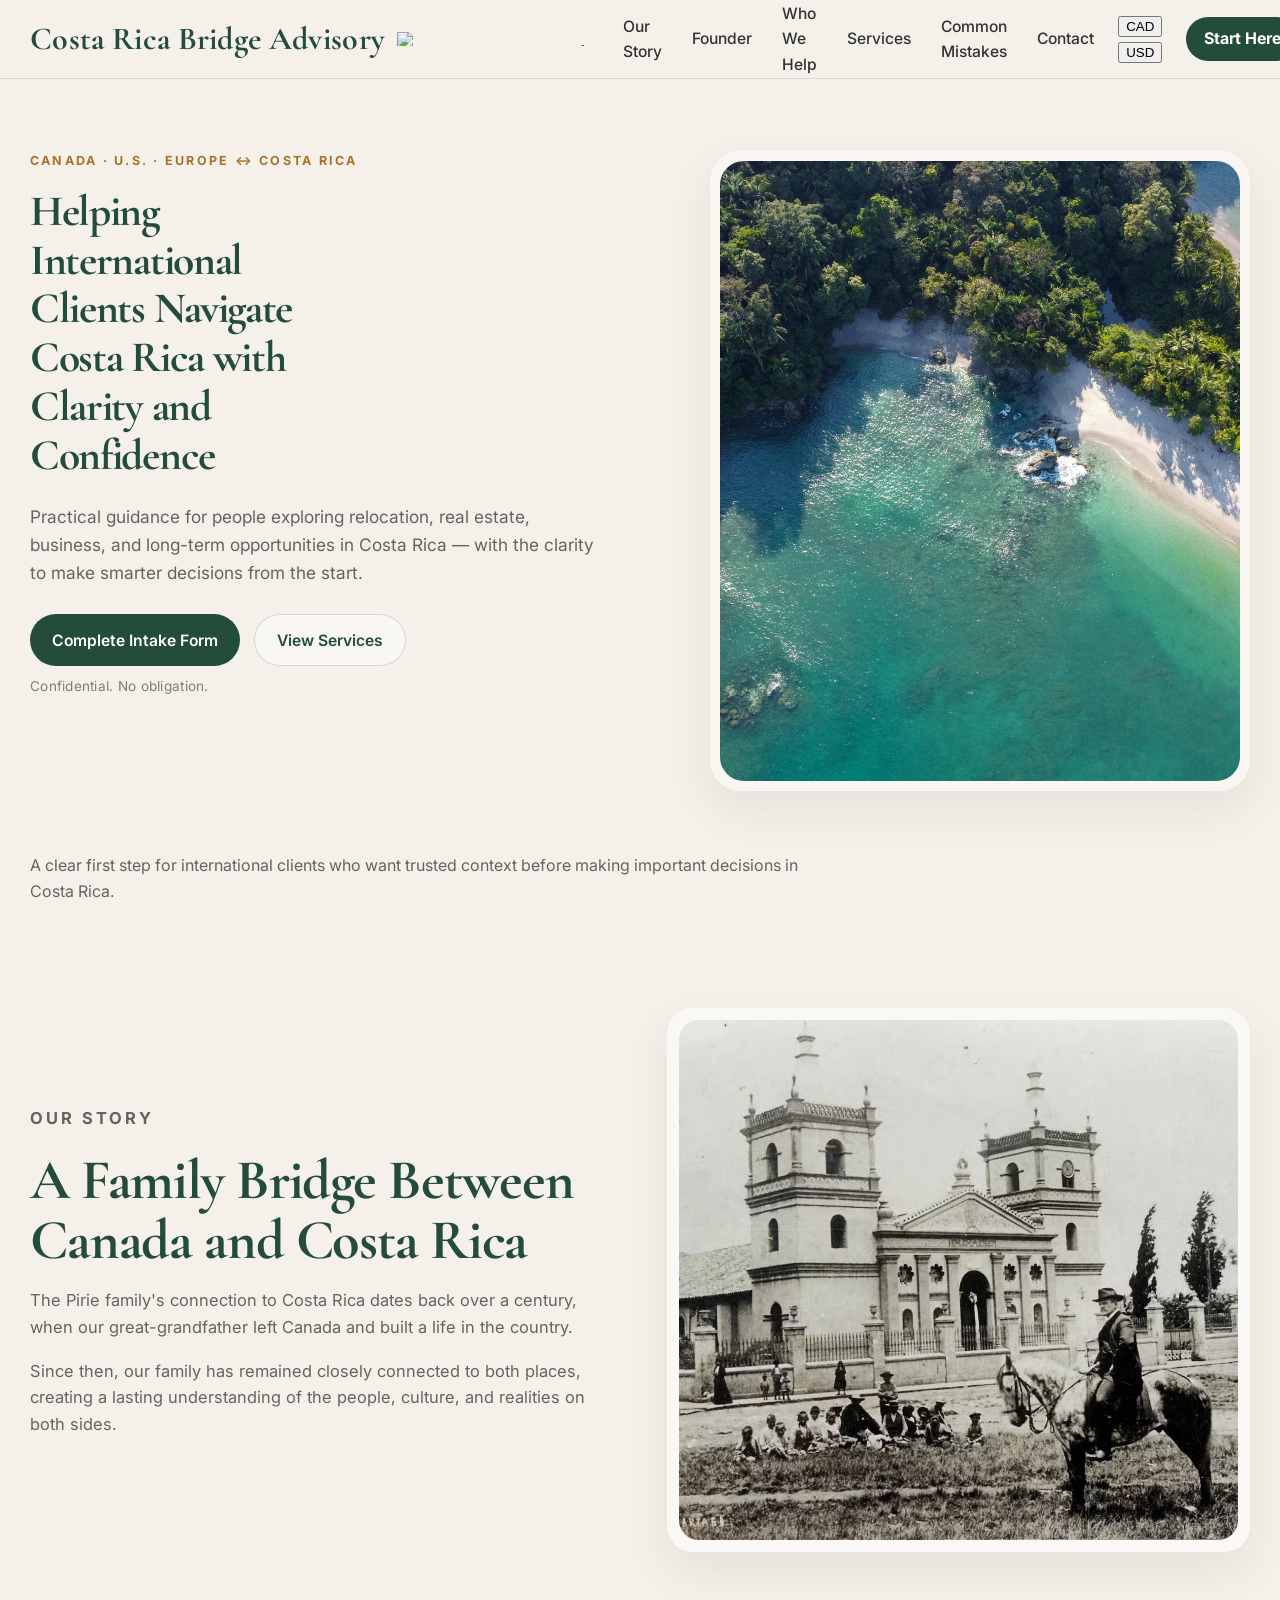
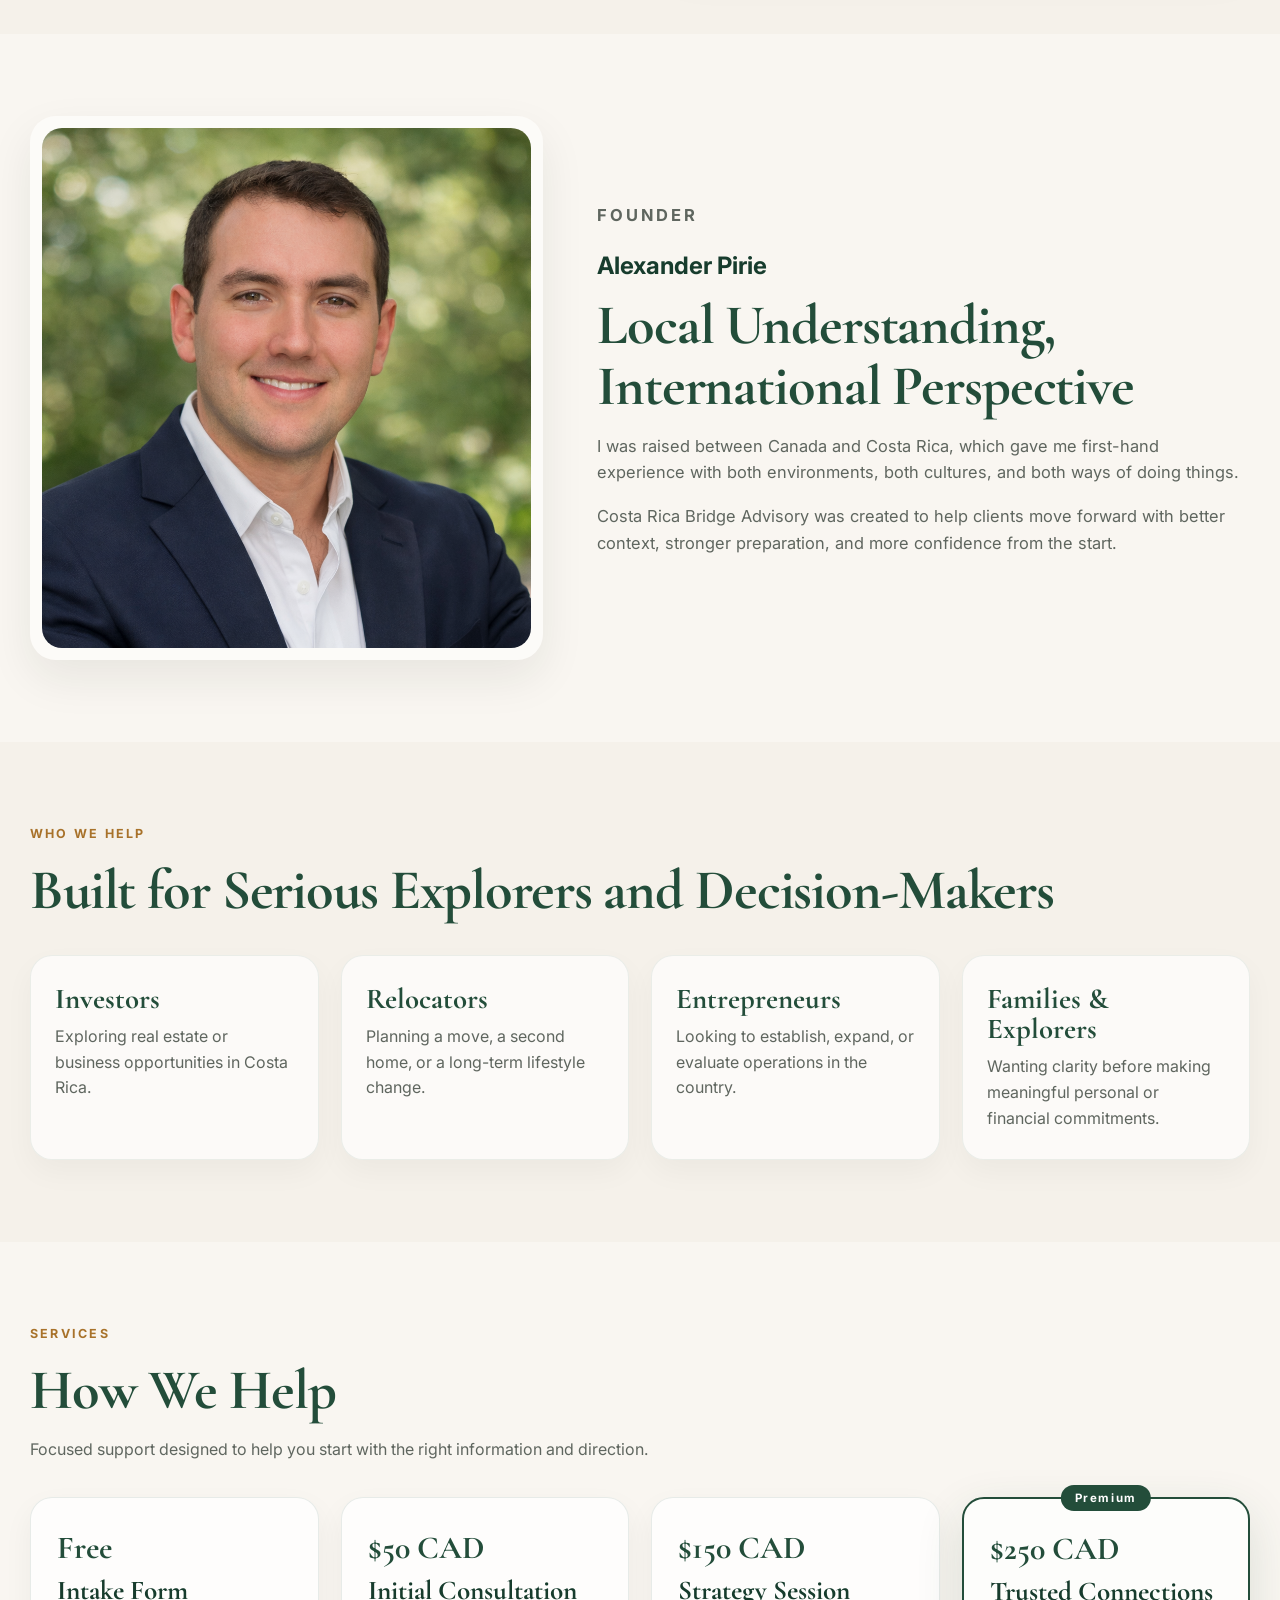
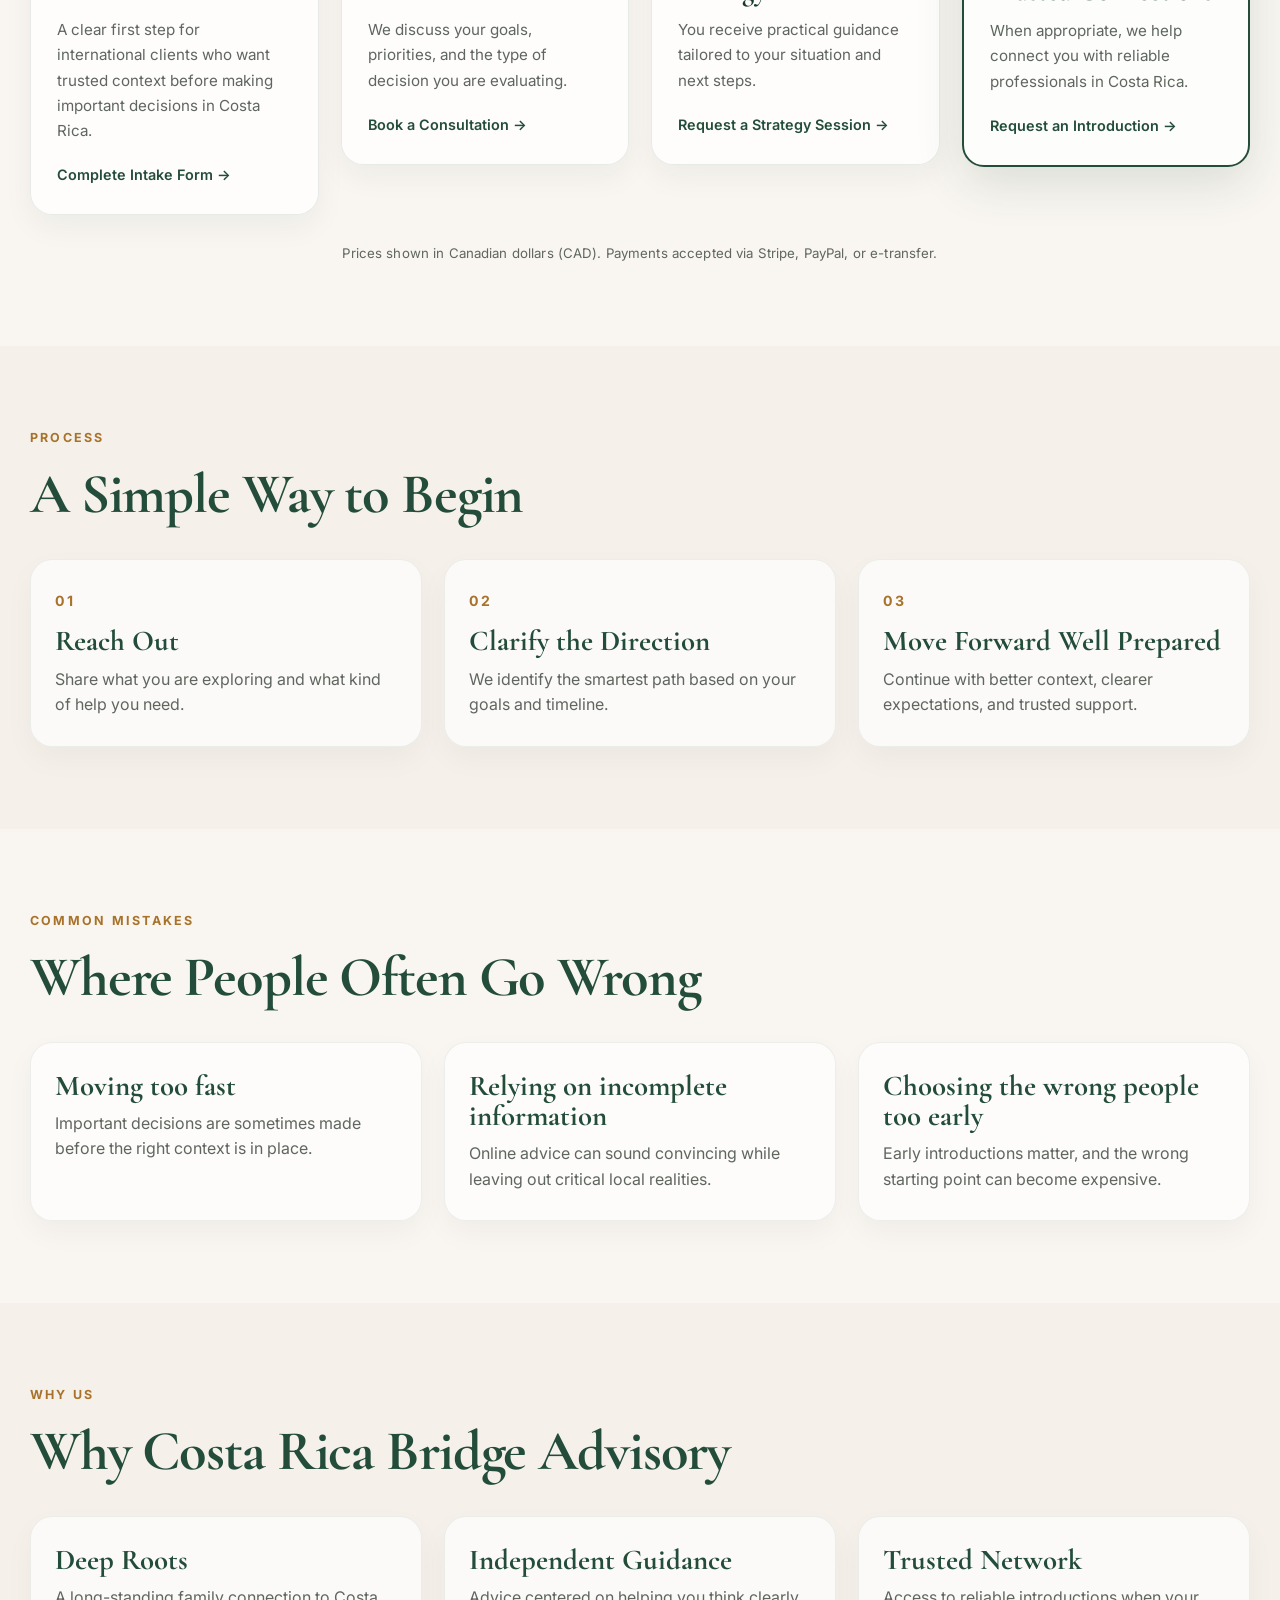
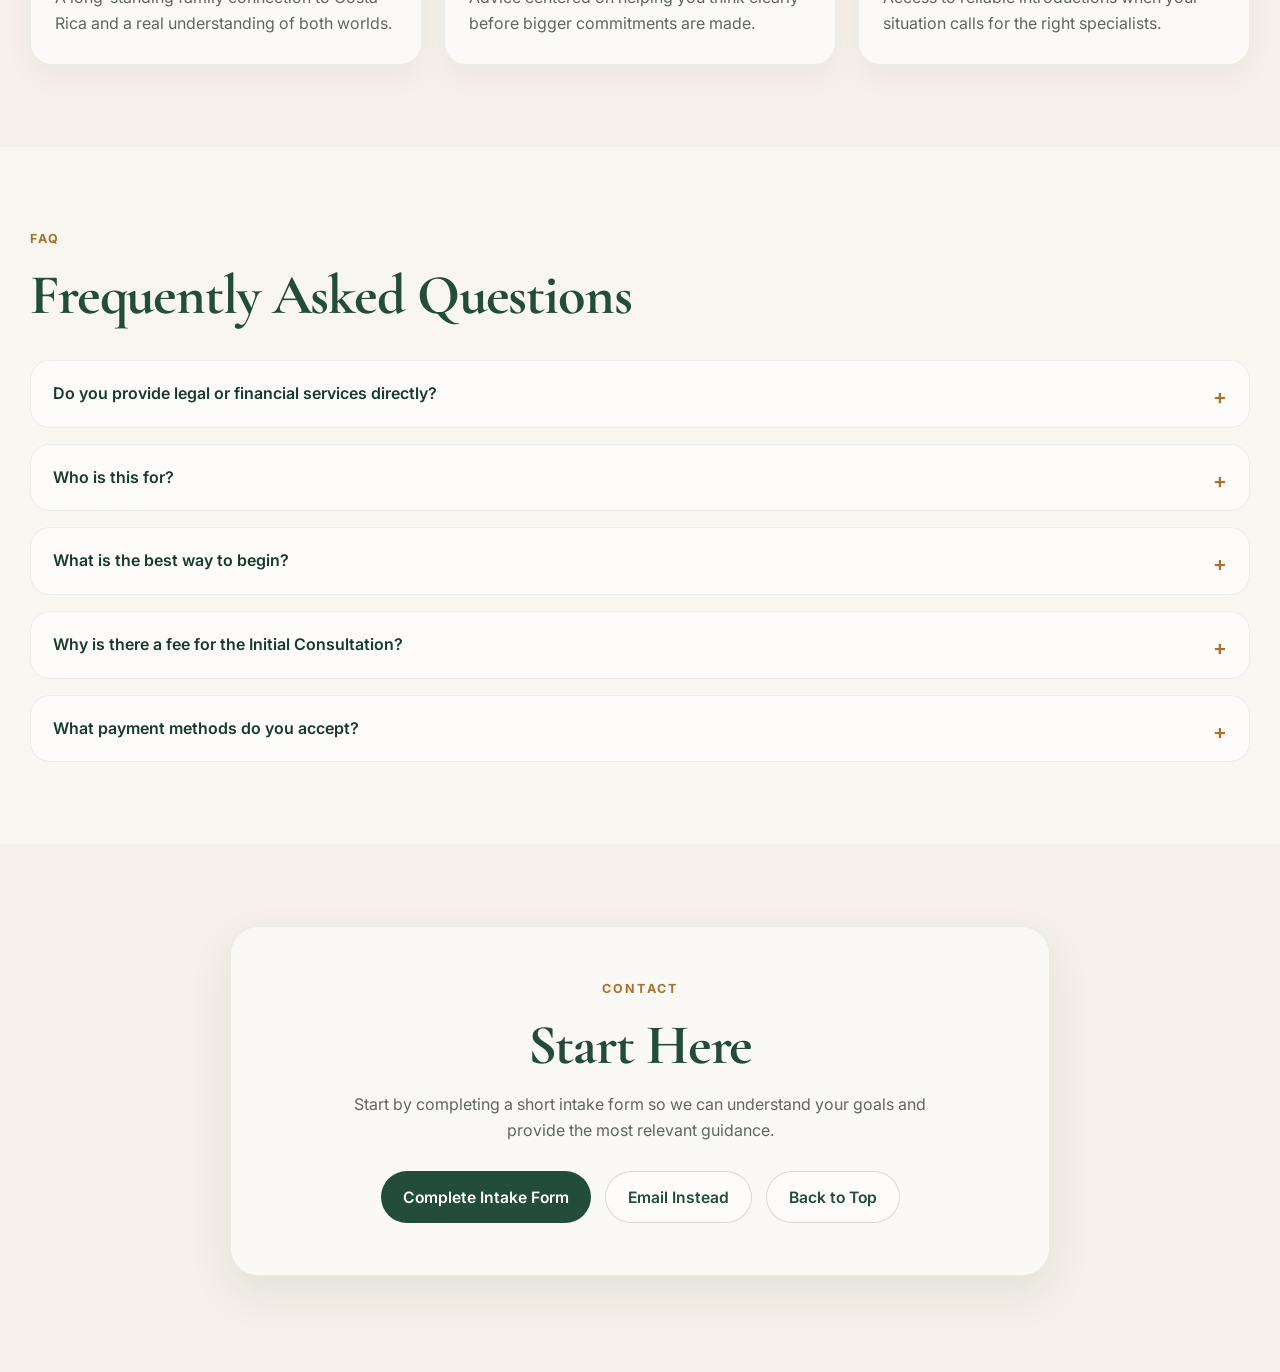
==== commit f78aa8be: "Update index.html adding cad /usd" ====
--- a/index.html
+++ b/index.html
@@ -36,6 +36,11 @@
         <a href="#contact">Contact</a>
       </nav>
 
+      <div class="currency-switcher">
+        <button class="currency-btn active" data-currency="CAD">CAD</button>
+        <button class="currency-btn" data-currency="USD">USD</button>
+      </div>
+
       <a
         href="https://docs.google.com/forms/d/e/1FAIpQLSfwB_4znkKR_dLF2BASSB9xDWdlmq225TtOod5kf1szVITIFQ/viewform"
         target="_blank"
@@ -179,14 +184,13 @@
           </article>
 
           <article class="info-card">
-            <h3>Families & Explorers</h3>
+            <h3>Families &amp; Explorers</h3>
             <p>Wanting clarity before making meaningful personal or financial commitments.</p>
           </article>
         </div>
       </div>
     </section>
 
-    <!-- SERVICES SECTION — updated with pricing -->
     <section id="services" class="section section-alt">
       <div class="container">
         <div class="section-heading">
@@ -215,7 +219,9 @@
 
           <!-- Initial Consultation -->
           <article class="pricing-card">
-            <div class="pricing-tag">$50 <span class="pricing-currency">CAD</span></div>
+            <div class="pricing-tag">
+              <span class="price-display" data-cad="$50 CAD" data-usd="$35 USD">$50 CAD</span>
+            </div>
             <h3>Initial Consultation</h3>
             <p class="pricing-desc">We discuss your goals, priorities, and the type of decision you are evaluating.</p>
             <a href="#contact" class="pricing-cta">Book a Consultation →</a>
@@ -223,7 +229,9 @@
 
           <!-- Strategy Session -->
           <article class="pricing-card">
-            <div class="pricing-tag">$150 <span class="pricing-currency">CAD</span></div>
+            <div class="pricing-tag">
+              <span class="price-display" data-cad="$150 CAD" data-usd="$110 USD">$150 CAD</span>
+            </div>
             <h3>Strategy Session</h3>
             <p class="pricing-desc">You receive practical guidance tailored to your situation and next steps.</p>
             <a href="#contact" class="pricing-cta">Request a Strategy Session →</a>
@@ -232,7 +240,9 @@
           <!-- Trusted Connections -->
           <article class="pricing-card pricing-card--featured">
             <div class="pricing-badge">Premium</div>
-            <div class="pricing-tag">$250 <span class="pricing-currency">CAD</span></div>
+            <div class="pricing-tag">
+              <span class="price-display" data-cad="$250 CAD" data-usd="$185 USD">$250 CAD</span>
+            </div>
             <h3>Trusted Connections</h3>
             <p class="pricing-desc">When appropriate, we help connect you with reliable professionals in Costa Rica.</p>
             <a href="#contact" class="pricing-cta">Request an Introduction →</a>
@@ -240,7 +250,7 @@
 
         </div>
 
-        <p class="pricing-note">All prices in Canadian dollars. Payments accepted via Stripe, PayPal, or e-transfer.</p>
+        <p class="pricing-note">Prices shown in <span id="currency-label">Canadian dollars (CAD)</span>. Payments accepted via Stripe, PayPal, or e-transfer.</p>
       </div>
     </section>
 
@@ -366,7 +376,7 @@
           <details class="faq-item">
             <summary>What payment methods do you accept?</summary>
             <p>
-              We accept payment via Stripe, PayPal, and e-transfer. All prices are in Canadian dollars.
+              We accept payment via Stripe, PayPal, and e-transfer. Prices are shown in Canadian dollars by default — use the CAD / USD toggle in the navigation to view prices in US dollars.
             </p>
           </details>
         </div>
@@ -406,6 +416,7 @@
   </main>
 
   <script>
+    // Mobile menu
     const menuToggle = document.querySelector('.menu-toggle');
     const siteNav = document.querySelector('.site-nav');
 
@@ -423,6 +434,30 @@
         });
       });
     }
+
+    // Currency switcher
+    const currencyBtns = document.querySelectorAll('.currency-btn');
+    const priceDisplays = document.querySelectorAll('.price-display');
+    const currencyLabel = document.getElementById('currency-label');
+
+    currencyBtns.forEach((btn) => {
+      btn.addEventListener('click', () => {
+        const currency = btn.dataset.currency;
+
+        currencyBtns.forEach(b => b.classList.remove('active'));
+        btn.classList.add('active');
+
+        priceDisplays.forEach(el => {
+          el.textContent = el.dataset[currency.toLowerCase()];
+        });
+
+        if (currencyLabel) {
+          currencyLabel.textContent = currency === 'CAD'
+            ? 'Canadian dollars (CAD)'
+            : 'US dollars (USD)';
+        }
+      });
+    });
   </script>
 </body>
 </html>
--- a/styles.css
+++ b/styles.css
@@ -175,11 +175,11 @@
 .hero h1 {
   margin: 0 0 18px;
   font-family: "Cormorant Garamond", serif;
-  font-size: clamp(3.2rem, 5vw, 5.2rem);
-  line-height: 0.98;
+  font-size: clamp(2.2rem, 3.4vw, 3.4rem);
+  line-height: 1.12;
   color: var(--green);
   letter-spacing: -0.03em;
-  max-width: 8ch;
+  max-width: 14ch;
 }
 
 .hero-text {
@@ -244,7 +244,7 @@
 
 .hero-image {
   width: 100%;
-  height: 520px;
+  height: 620px;
   object-fit: cover;
   object-position: center;
   border-radius: 24px;
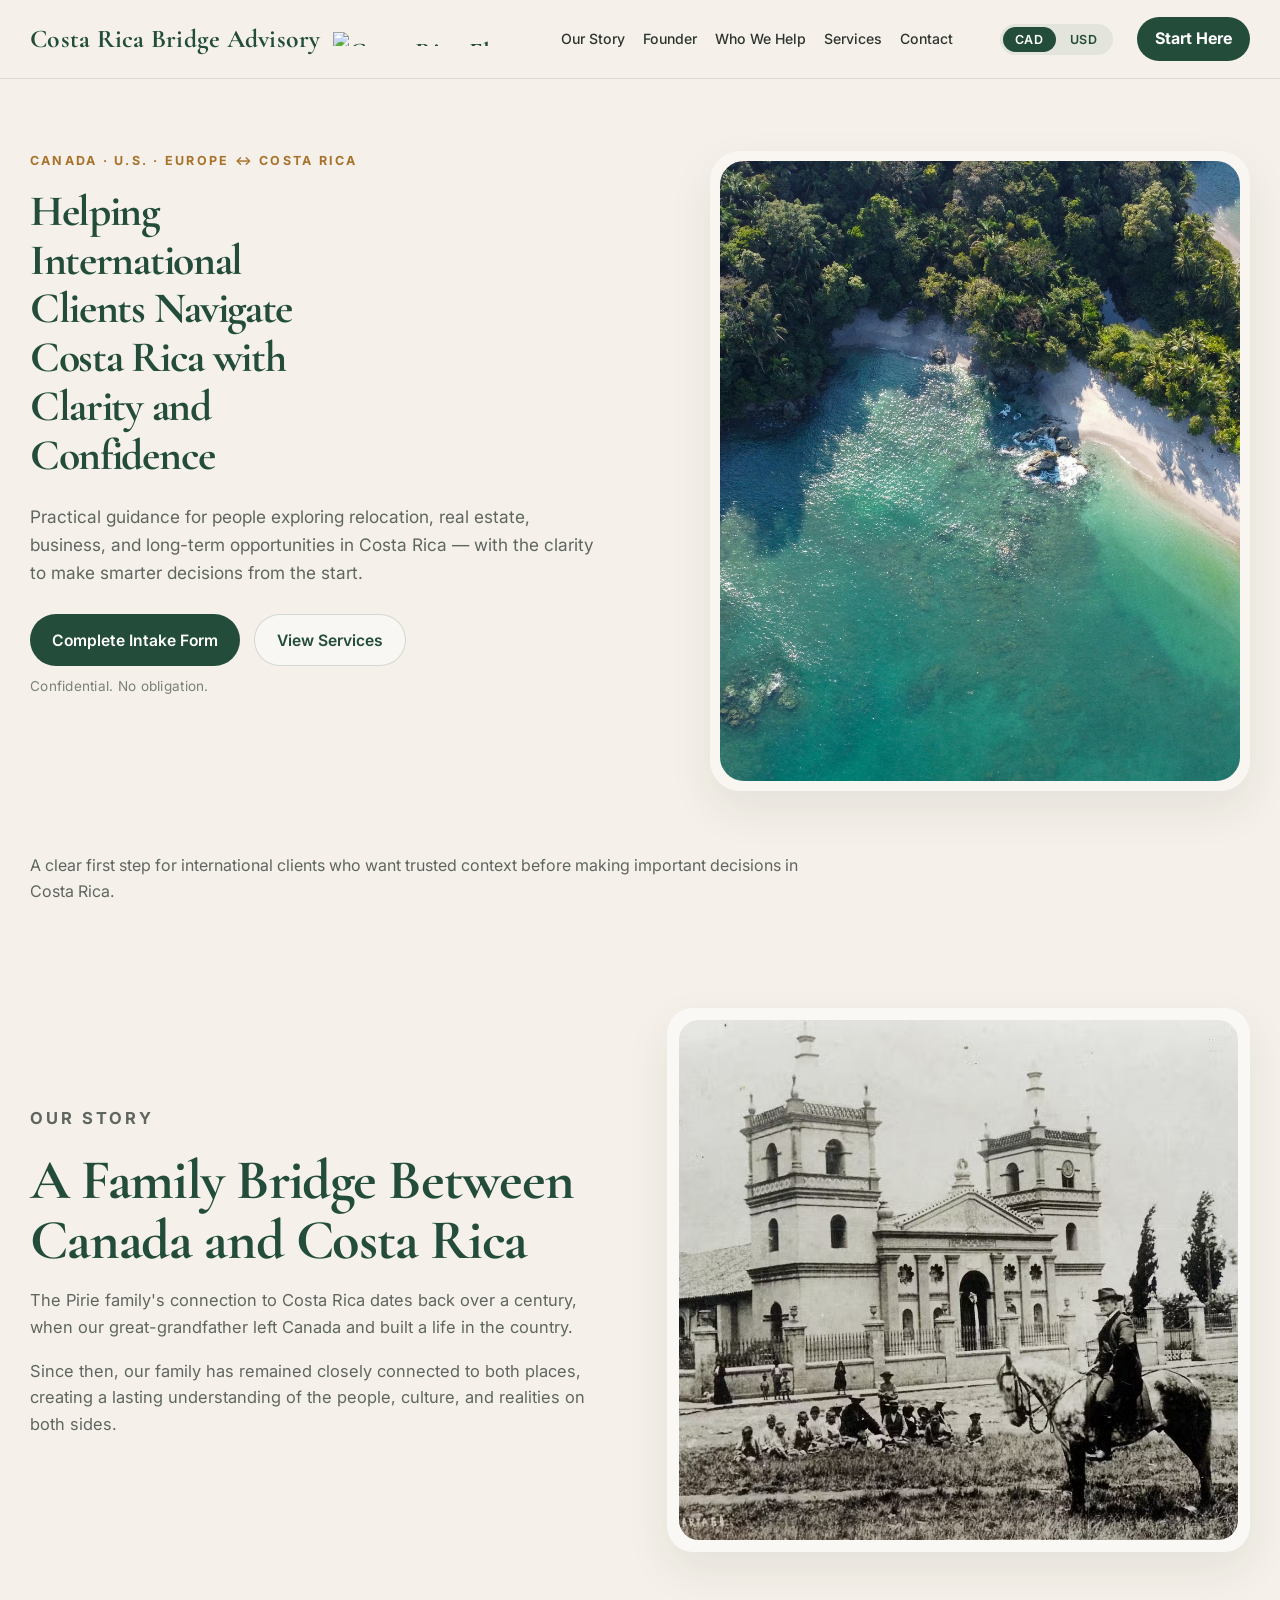
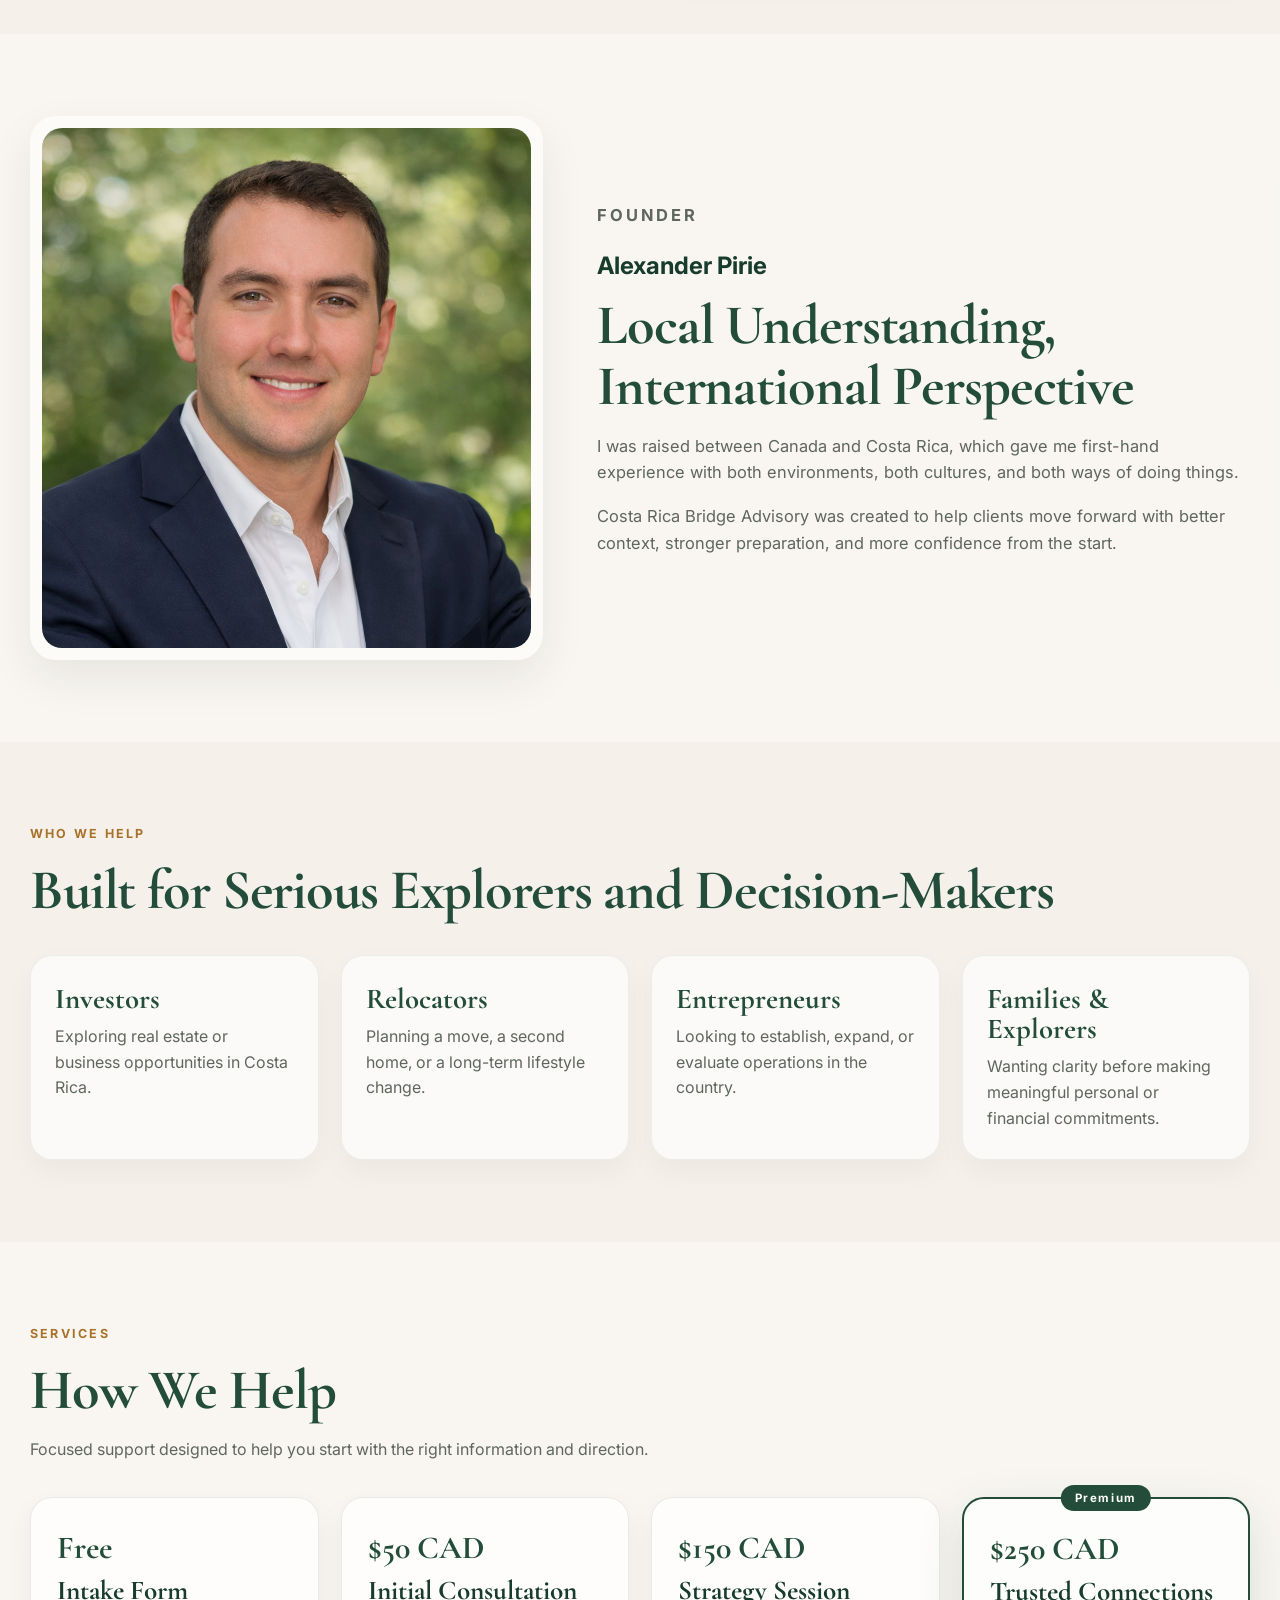
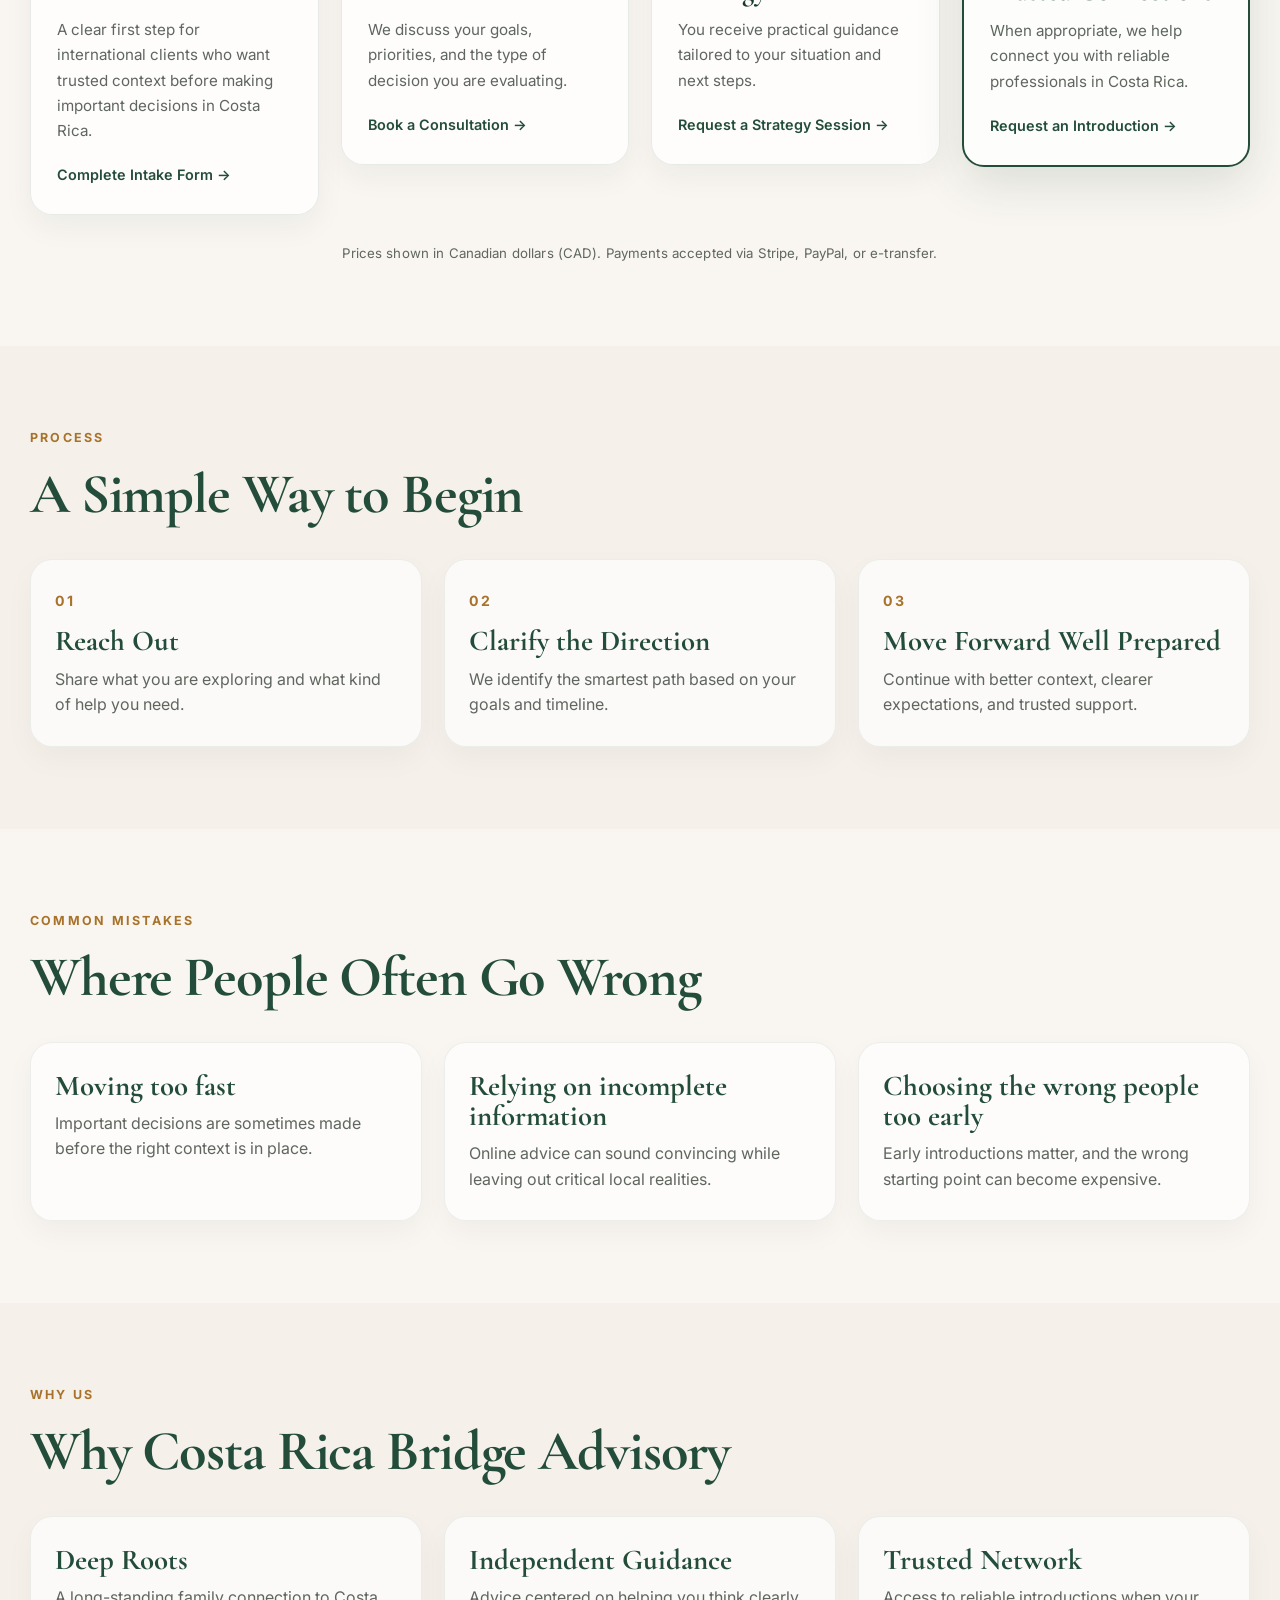
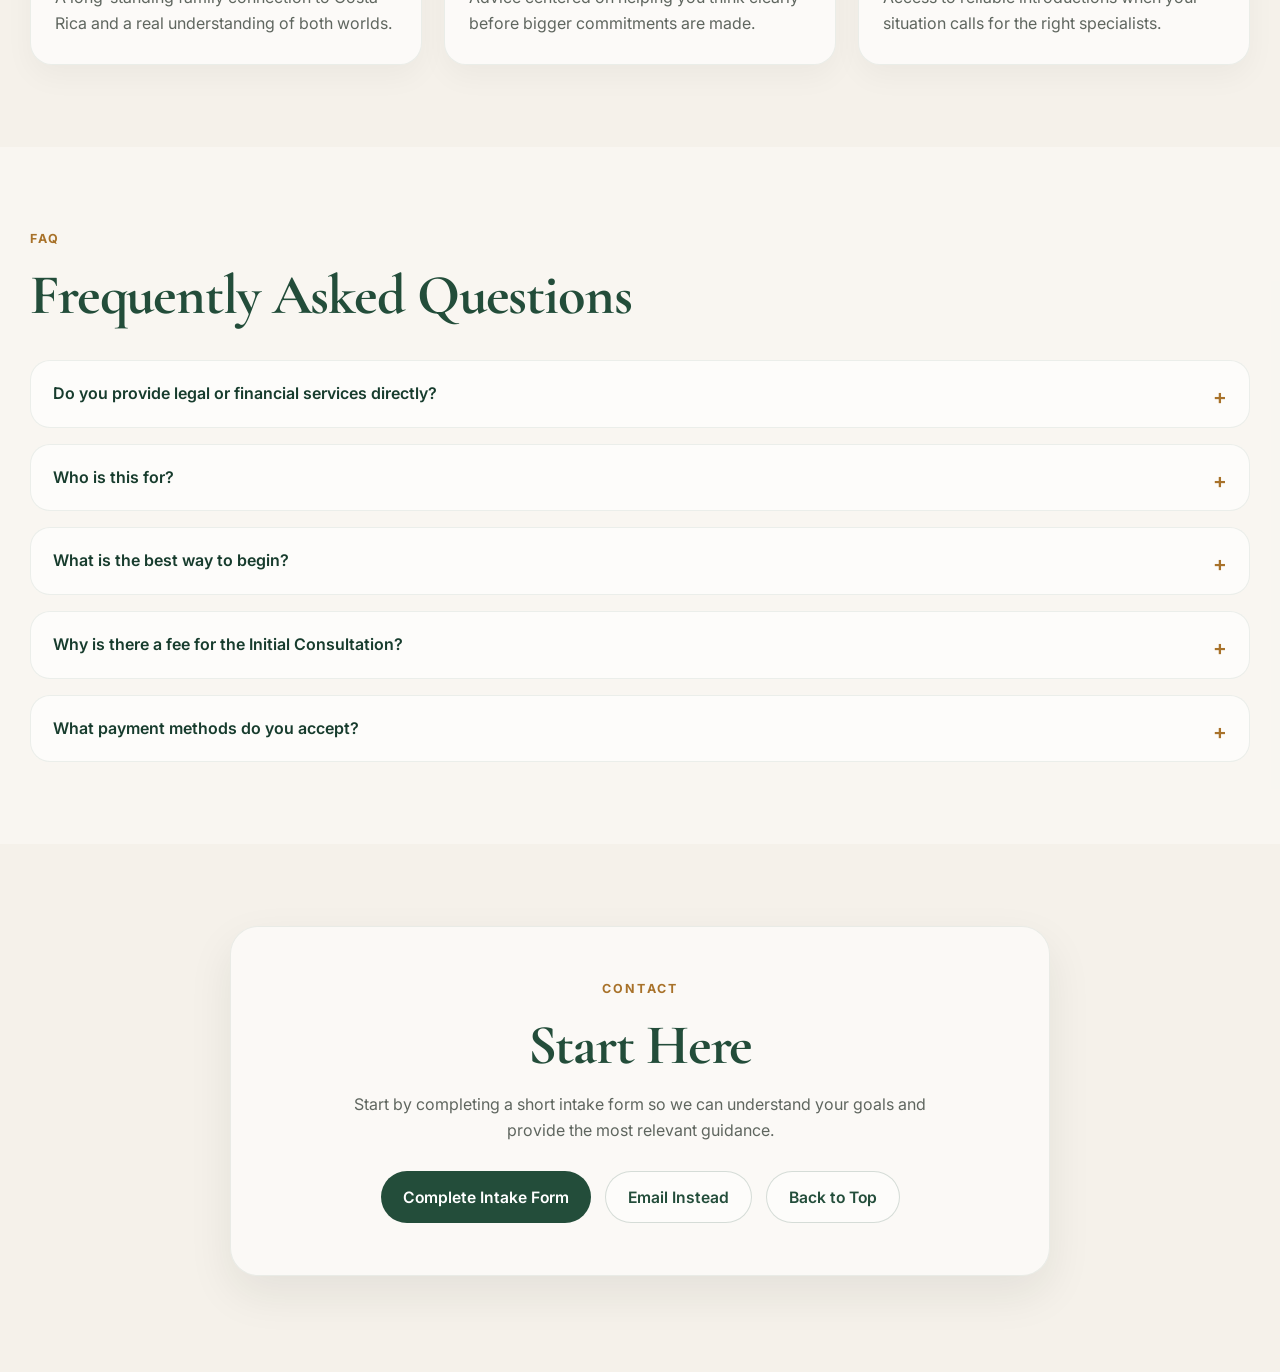
==== commit e4ba37ee: "Update index.html removing mistakes" ====
--- a/index.html
+++ b/index.html
@@ -1,4 +1,3 @@
-
 <!DOCTYPE html>
 <html lang="en">
 <head>
@@ -32,7 +31,6 @@
         <a href="#founder">Founder</a>
         <a href="#who-we-help">Who We Help</a>
         <a href="#services">Services</a>
-        <a href="#common-mistakes">Common Mistakes</a>
         <a href="#contact">Contact</a>
       </nav>
 
--- a/styles.css
+++ b/styles.css
@@ -68,7 +68,7 @@
 
 .brand {
   font-family: "Cormorant Garamond", serif;
-  font-size: 2rem;
+  font-size: 1.6rem;
   font-weight: 700;
   color: var(--green);
   letter-spacing: 0.01em;
@@ -93,15 +93,16 @@
 .site-nav {
   display: flex;
   align-items: center;
-  gap: 30px;
+  gap: 18px;
   flex: 1;
   justify-content: center;
 }
 
 .site-nav a {
-  font-size: 0.98rem;
+  font-size: 0.88rem;
   font-weight: 500;
   color: #2e342f;
+  white-space: nowrap;
 }
 
 .site-nav a:hover,
@@ -573,6 +574,42 @@
 .contact-box .contact-actions {
   justify-content: center;
 }
+
+/* ── Currency Switcher ────────────────────────────────── */
+
+.currency-switcher {
+  display: flex;
+  align-items: center;
+  gap: 2px;
+  background: rgba(35, 77, 58, 0.08);
+  border-radius: 999px;
+  padding: 3px;
+}
+
+.currency-btn {
+  border: none;
+  background: transparent;
+  color: var(--green);
+  font-family: "Inter", sans-serif;
+  font-size: 0.78rem;
+  font-weight: 600;
+  letter-spacing: 0.06em;
+  padding: 5px 12px;
+  border-radius: 999px;
+  cursor: pointer;
+  transition: background 0.2s ease, color 0.2s ease;
+}
+
+.currency-btn.active {
+  background: var(--green);
+  color: var(--white);
+}
+
+.currency-btn:hover:not(.active) {
+  background: rgba(35, 77, 58, 0.12);
+}
+
+/* ── End Currency Switcher ────────────────────────────── */
 
 /* ── Book Page ────────────────────────────────────────── */
 
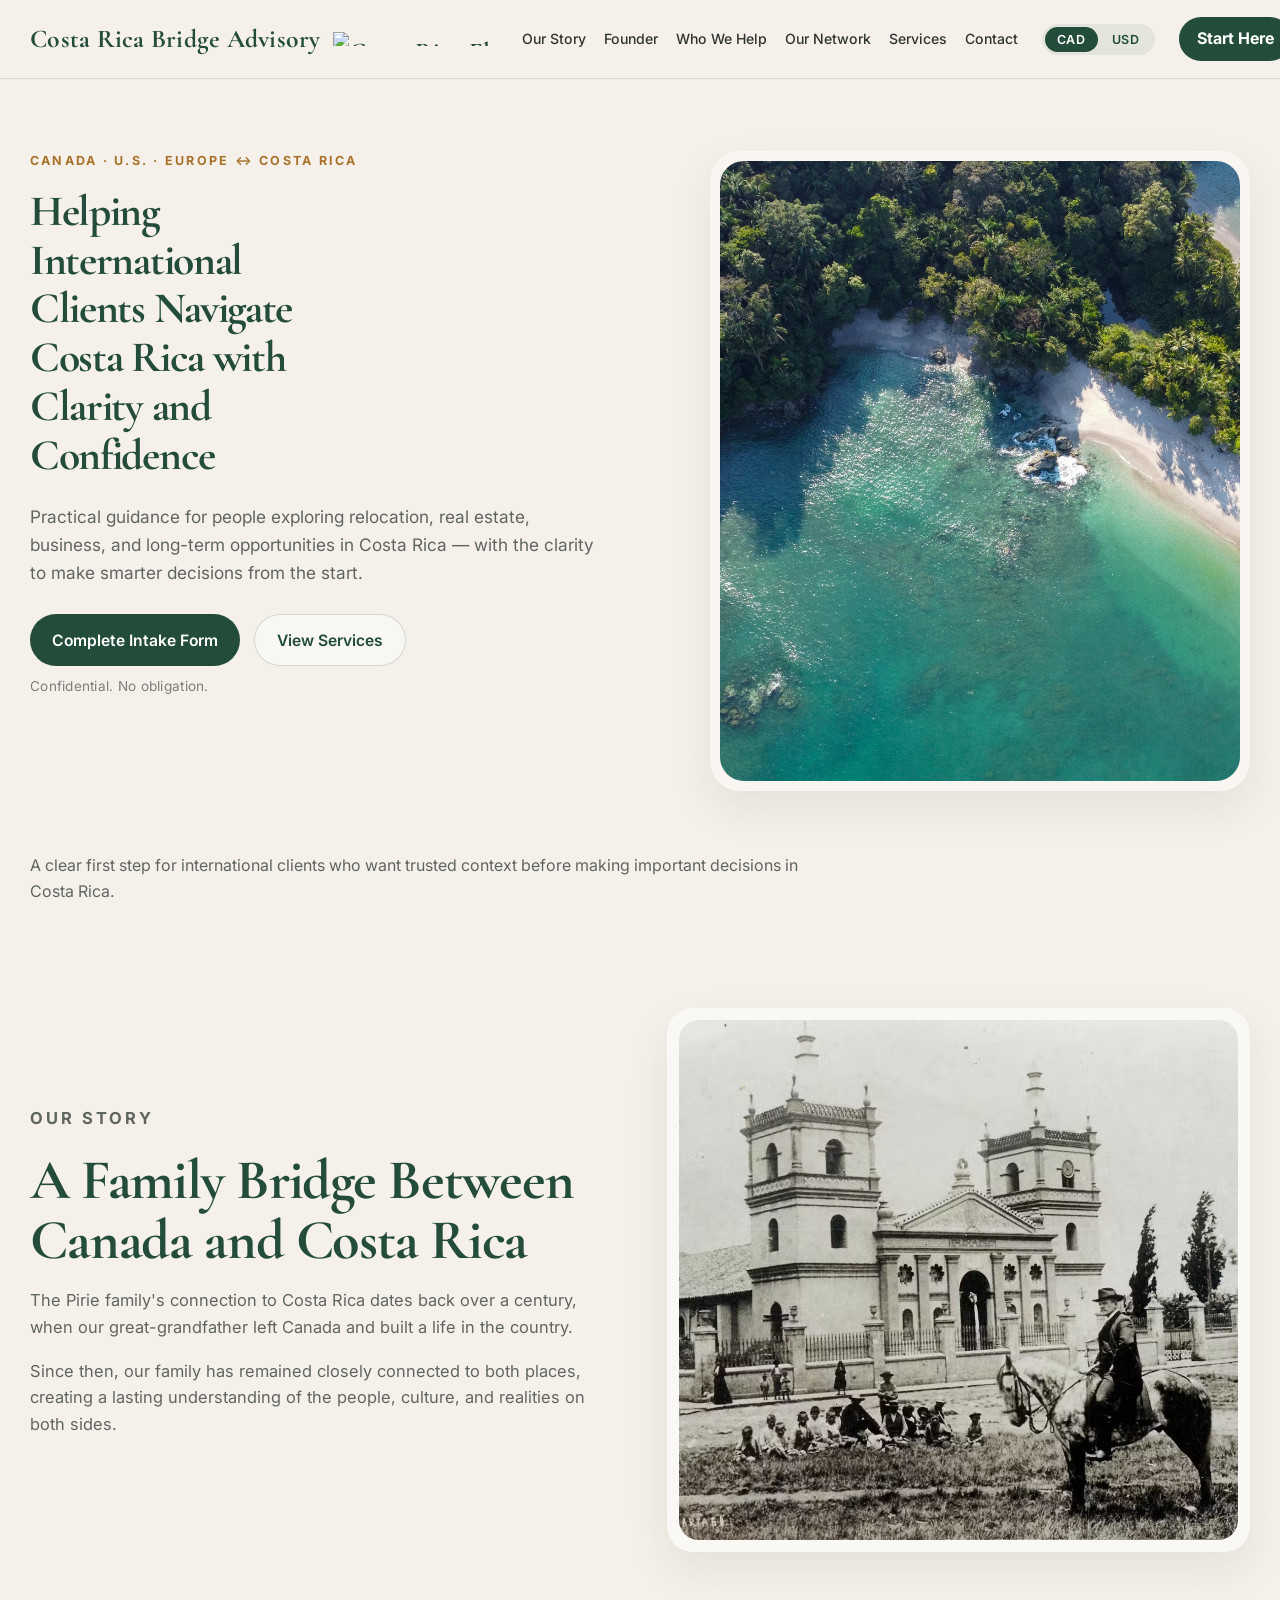
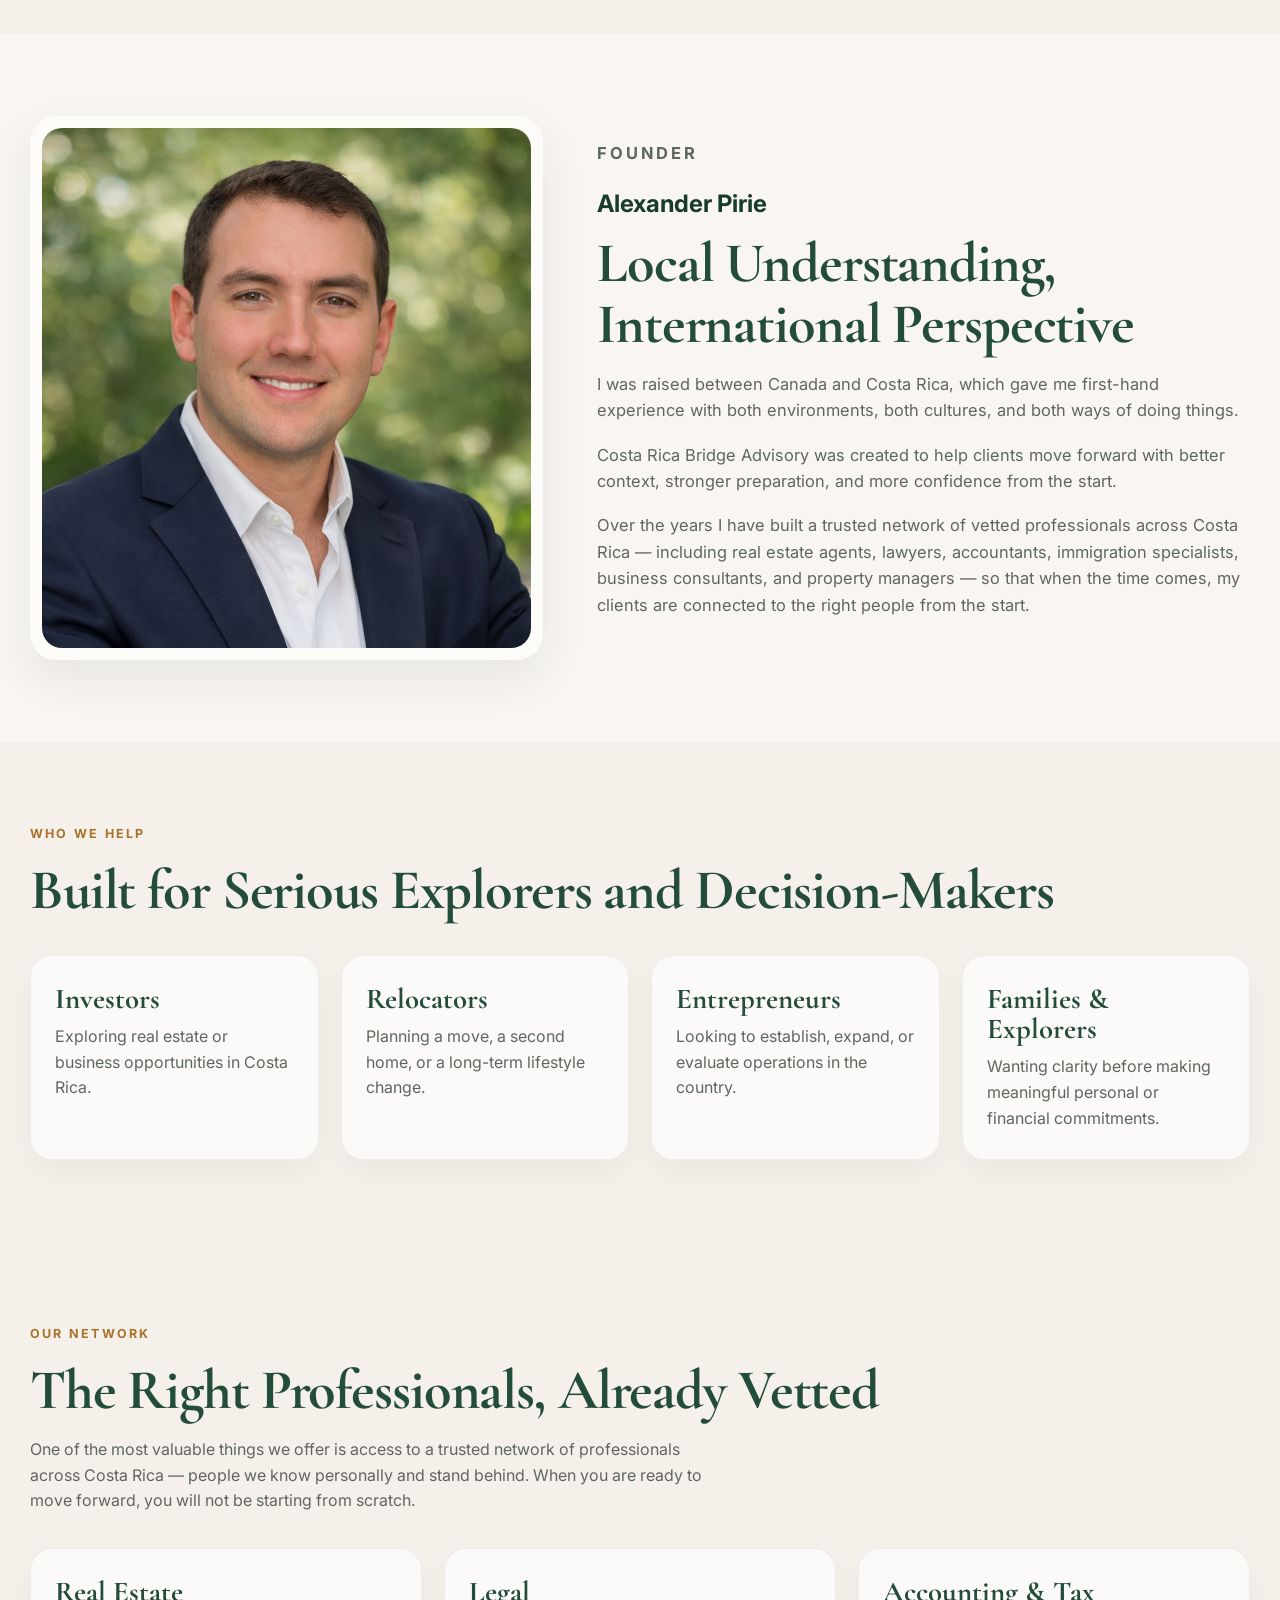
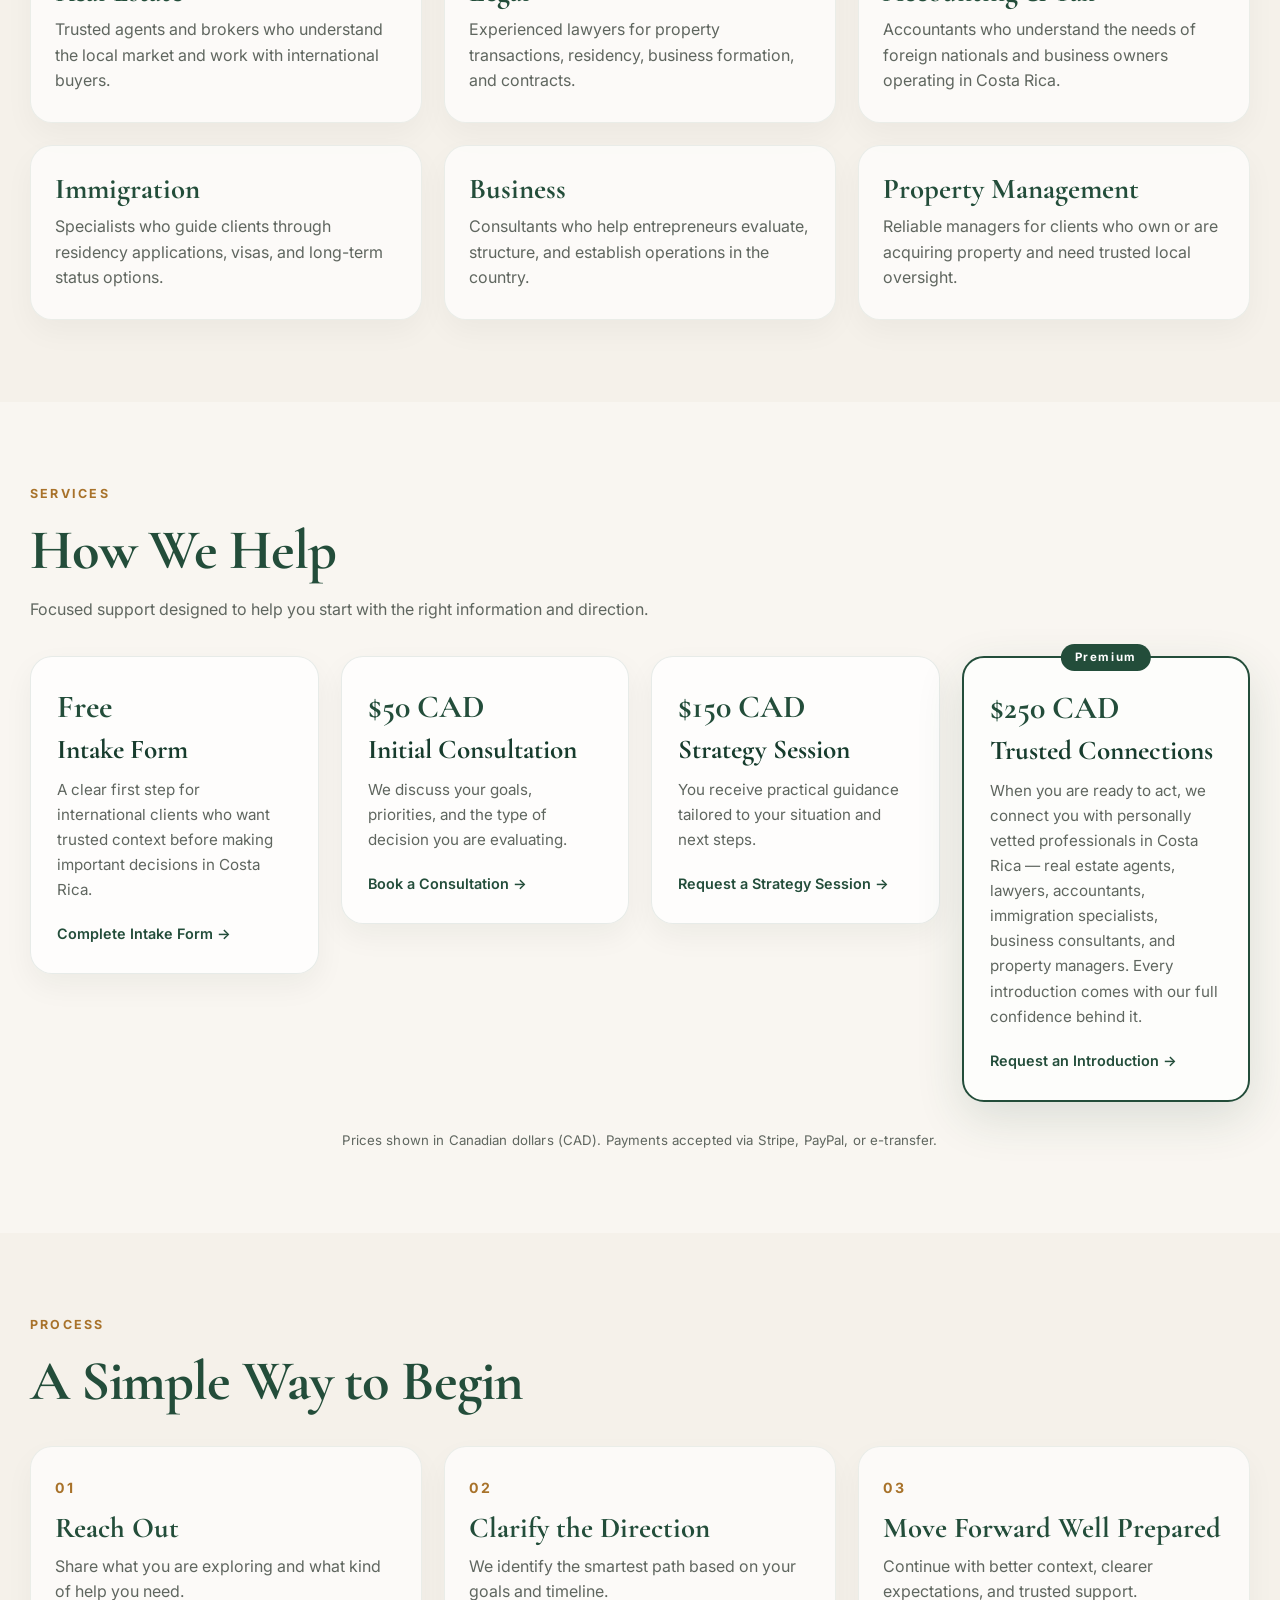
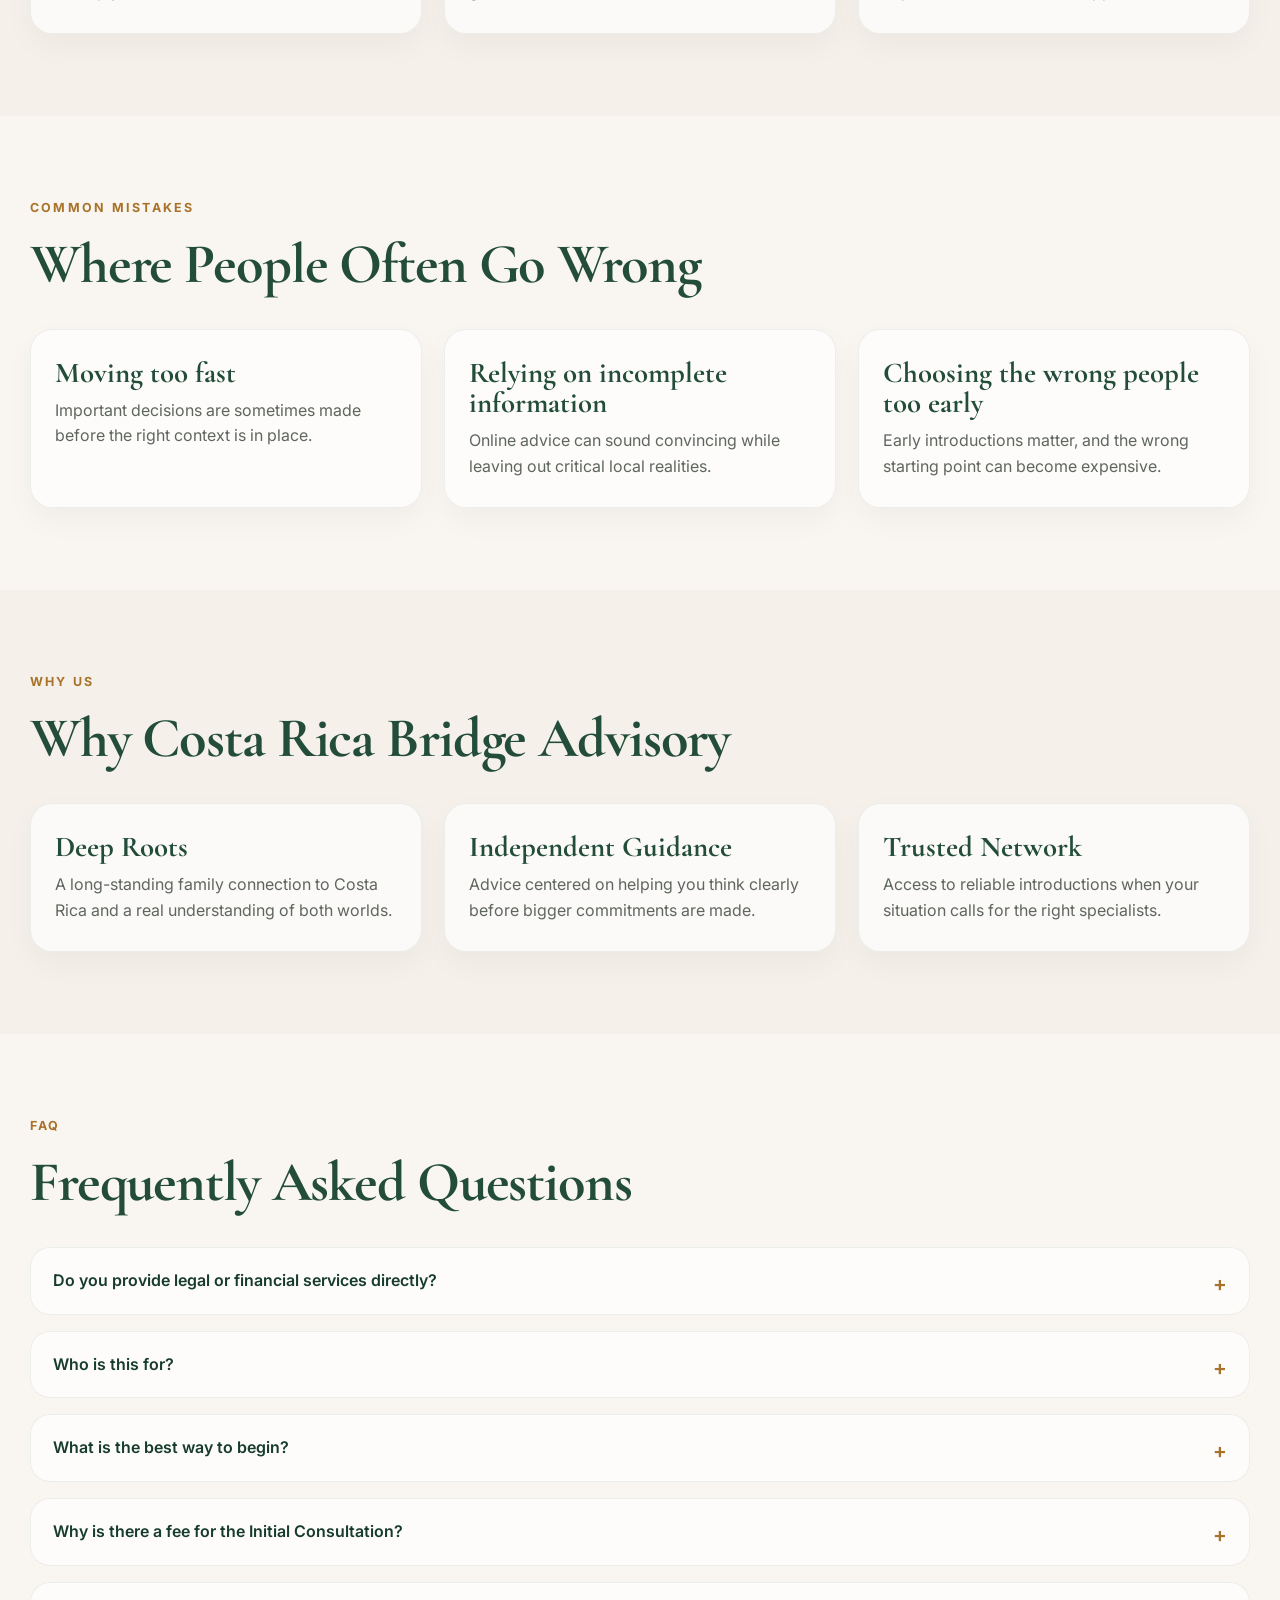
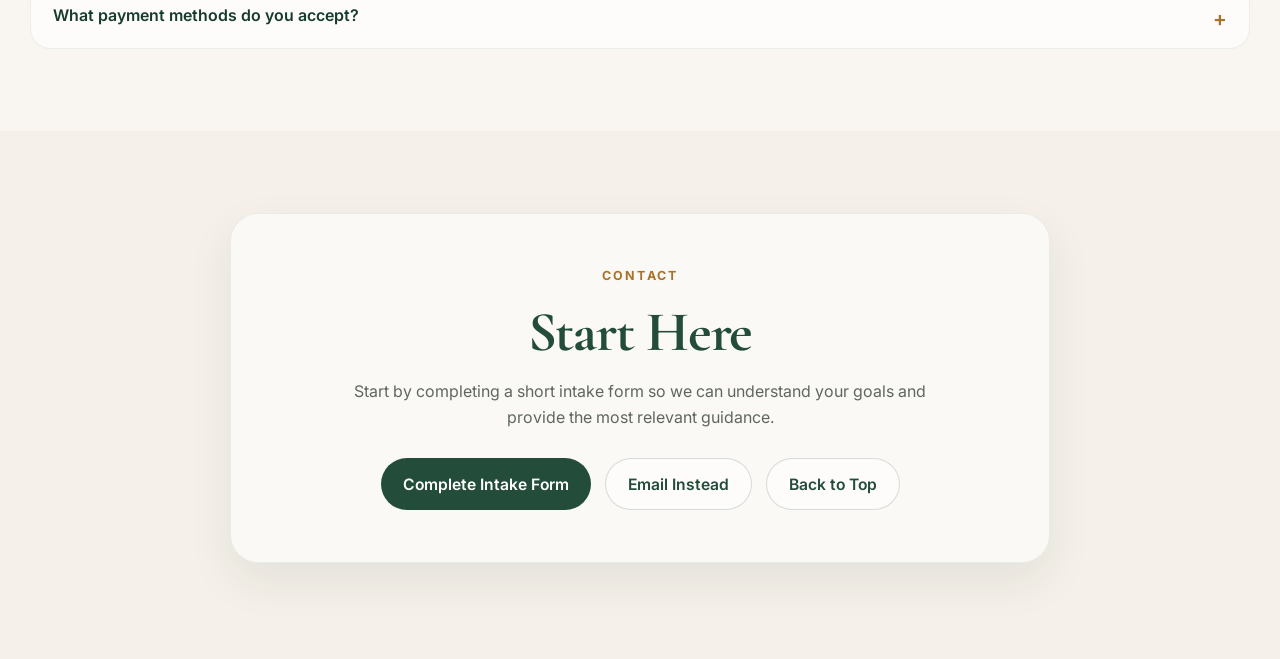
==== commit 8773fa10: "Update index.html adding clearer mssg" ====
--- a/index.html
+++ b/index.html
@@ -30,6 +30,7 @@
         <a href="#our-story">Our Story</a>
         <a href="#founder">Founder</a>
         <a href="#who-we-help">Who We Help</a>
+        <a href="#our-network">Our Network</a>
         <a href="#services">Services</a>
         <a href="#contact">Contact</a>
       </nav>
@@ -154,6 +155,9 @@
             Costa Rica Bridge Advisory was created to help clients move forward with better
             context, stronger preparation, and more confidence from the start.
           </p>
+          <p>
+            Over the years I have built a trusted network of vetted professionals across Costa Rica — including real estate agents, lawyers, accountants, immigration specialists, business consultants, and property managers — so that when the time comes, my clients are connected to the right people from the start.
+          </p>
         </div>
       </div>
     </section>
@@ -184,6 +188,50 @@
           <article class="info-card">
             <h3>Families &amp; Explorers</h3>
             <p>Wanting clarity before making meaningful personal or financial commitments.</p>
+          </article>
+        </div>
+      </div>
+    </section>
+
+    <section id="our-network" class="section">
+      <div class="container">
+        <div class="section-heading">
+          <p class="section-label">OUR NETWORK</p>
+          <h2>The Right Professionals, Already Vetted</h2>
+          <p class="section-subtext">
+            One of the most valuable things we offer is access to a trusted network of professionals across Costa Rica — people we know personally and stand behind. When you are ready to move forward, you will not be starting from scratch.
+          </p>
+        </div>
+
+        <div class="card-grid three">
+          <article class="info-card">
+            <h3>Real Estate</h3>
+            <p>Trusted agents and brokers who understand the local market and work with international buyers.</p>
+          </article>
+
+          <article class="info-card">
+            <h3>Legal</h3>
+            <p>Experienced lawyers for property transactions, residency, business formation, and contracts.</p>
+          </article>
+
+          <article class="info-card">
+            <h3>Accounting &amp; Tax</h3>
+            <p>Accountants who understand the needs of foreign nationals and business owners operating in Costa Rica.</p>
+          </article>
+
+          <article class="info-card">
+            <h3>Immigration</h3>
+            <p>Specialists who guide clients through residency applications, visas, and long-term status options.</p>
+          </article>
+
+          <article class="info-card">
+            <h3>Business</h3>
+            <p>Consultants who help entrepreneurs evaluate, structure, and establish operations in the country.</p>
+          </article>
+
+          <article class="info-card">
+            <h3>Property Management</h3>
+            <p>Reliable managers for clients who own or are acquiring property and need trusted local oversight.</p>
           </article>
         </div>
       </div>
@@ -242,7 +290,7 @@
               <span class="price-display" data-cad="$250 CAD" data-usd="$185 USD">$250 CAD</span>
             </div>
             <h3>Trusted Connections</h3>
-            <p class="pricing-desc">When appropriate, we help connect you with reliable professionals in Costa Rica.</p>
+            <p class="pricing-desc">When you are ready to act, we connect you with personally vetted professionals in Costa Rica — real estate agents, lawyers, accountants, immigration specialists, business consultants, and property managers. Every introduction comes with our full confidence behind it.</p>
             <a href="#contact" class="pricing-cta">Request an Introduction →</a>
           </article>
 
@@ -398,10 +446,7 @@
             Complete Intake Form
           </a>
 
-          <a
-            href="mailto:costaricabridgeadvisory@gmail.com"
-            class="btn btn-secondary"
-          >
+          <a href="/cdn-cgi/l/email-protection#90f3ffe3e4f1e2f9f3f1f2e2f9f4f7f5f1f4e6f9e3ffe2e9d0f7fdf1f9fcbef3fffd" class="btn btn-secondary">
             Email Instead
           </a>
 
@@ -413,7 +458,7 @@
     </section>
   </main>
 
-  <script>
+  <script data-cfasync="false" src="/cdn-cgi/scripts/5c5dd728/cloudflare-static/email-decode.min.js"></script><script>
     // Mobile menu
     const menuToggle = document.querySelector('.menu-toggle');
     const siteNav = document.querySelector('.site-nav');
@@ -451,11 +496,3 @@
 
         if (currencyLabel) {
           currencyLabel.textContent = currency === 'CAD'
-            ? 'Canadian dollars (CAD)'
-            : 'US dollars (USD)';
-        }
-      });
-    });
-  </script>
-</body>
-</html>
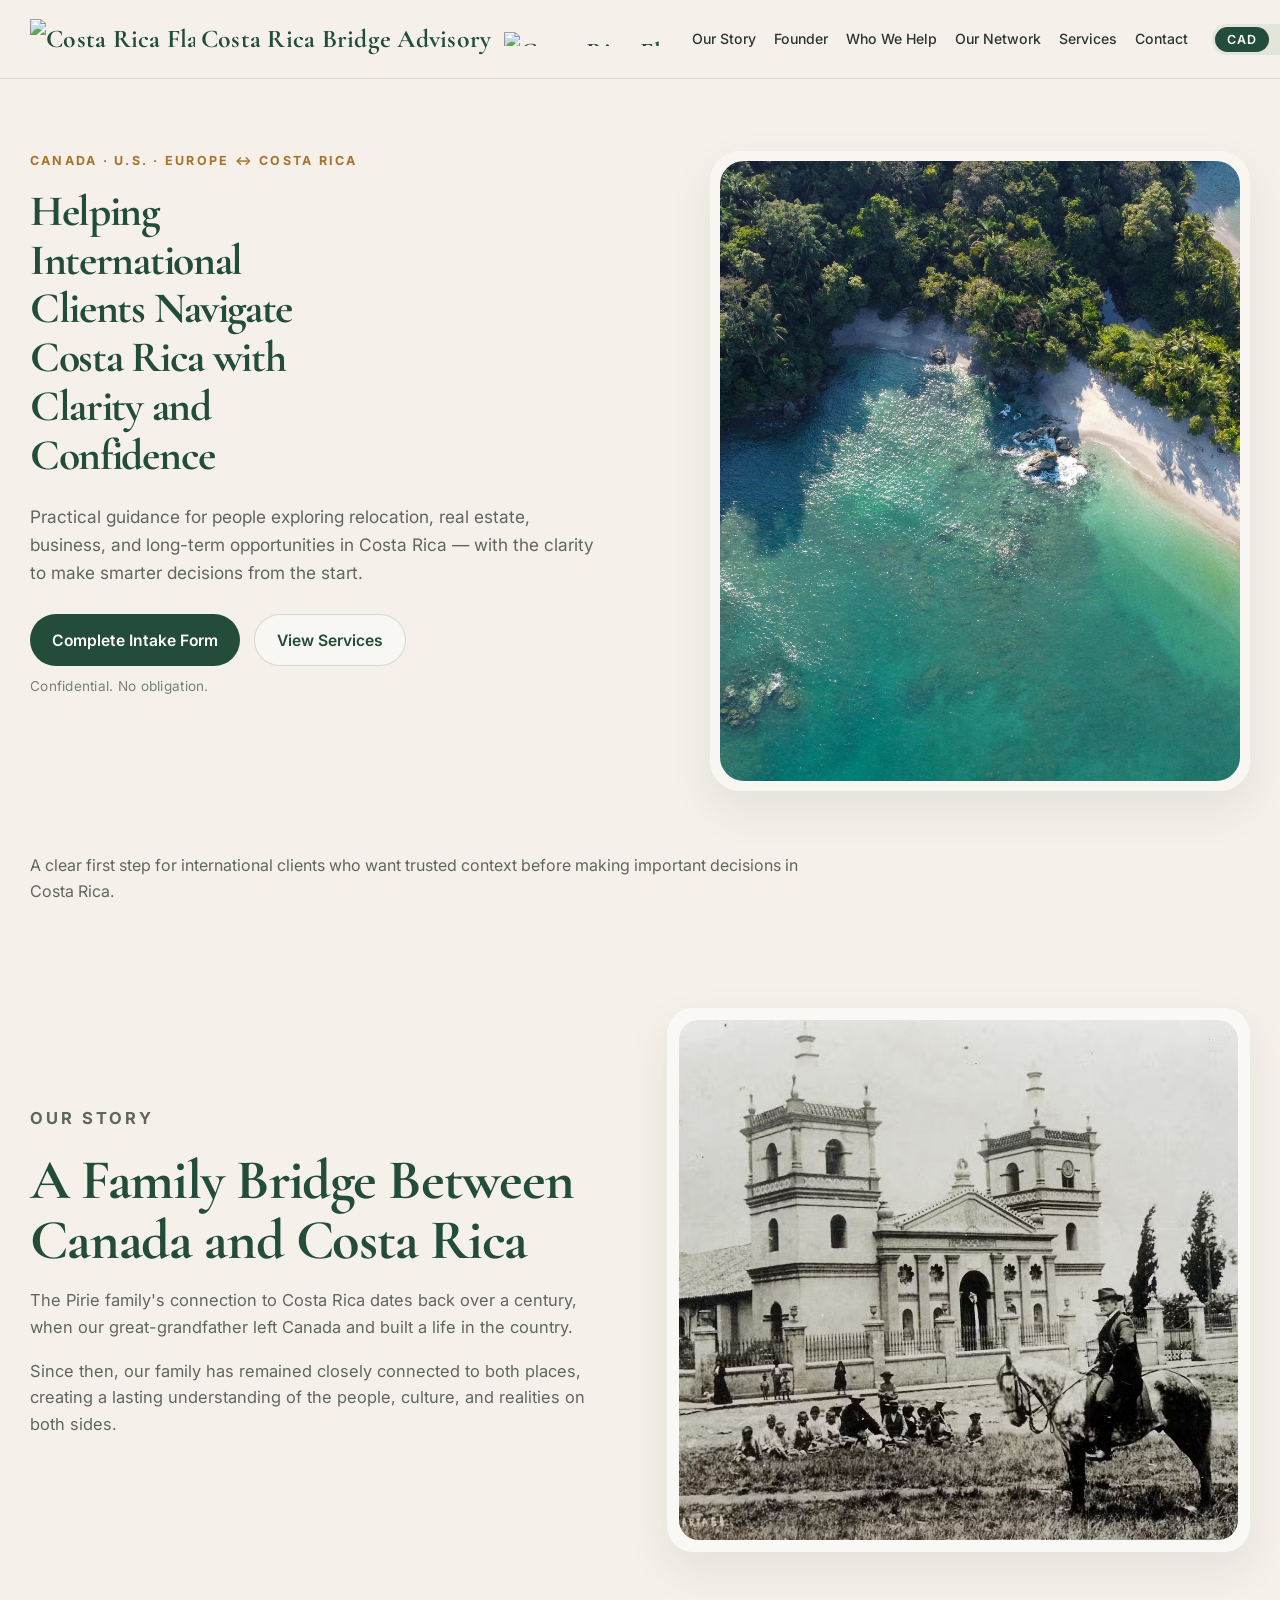
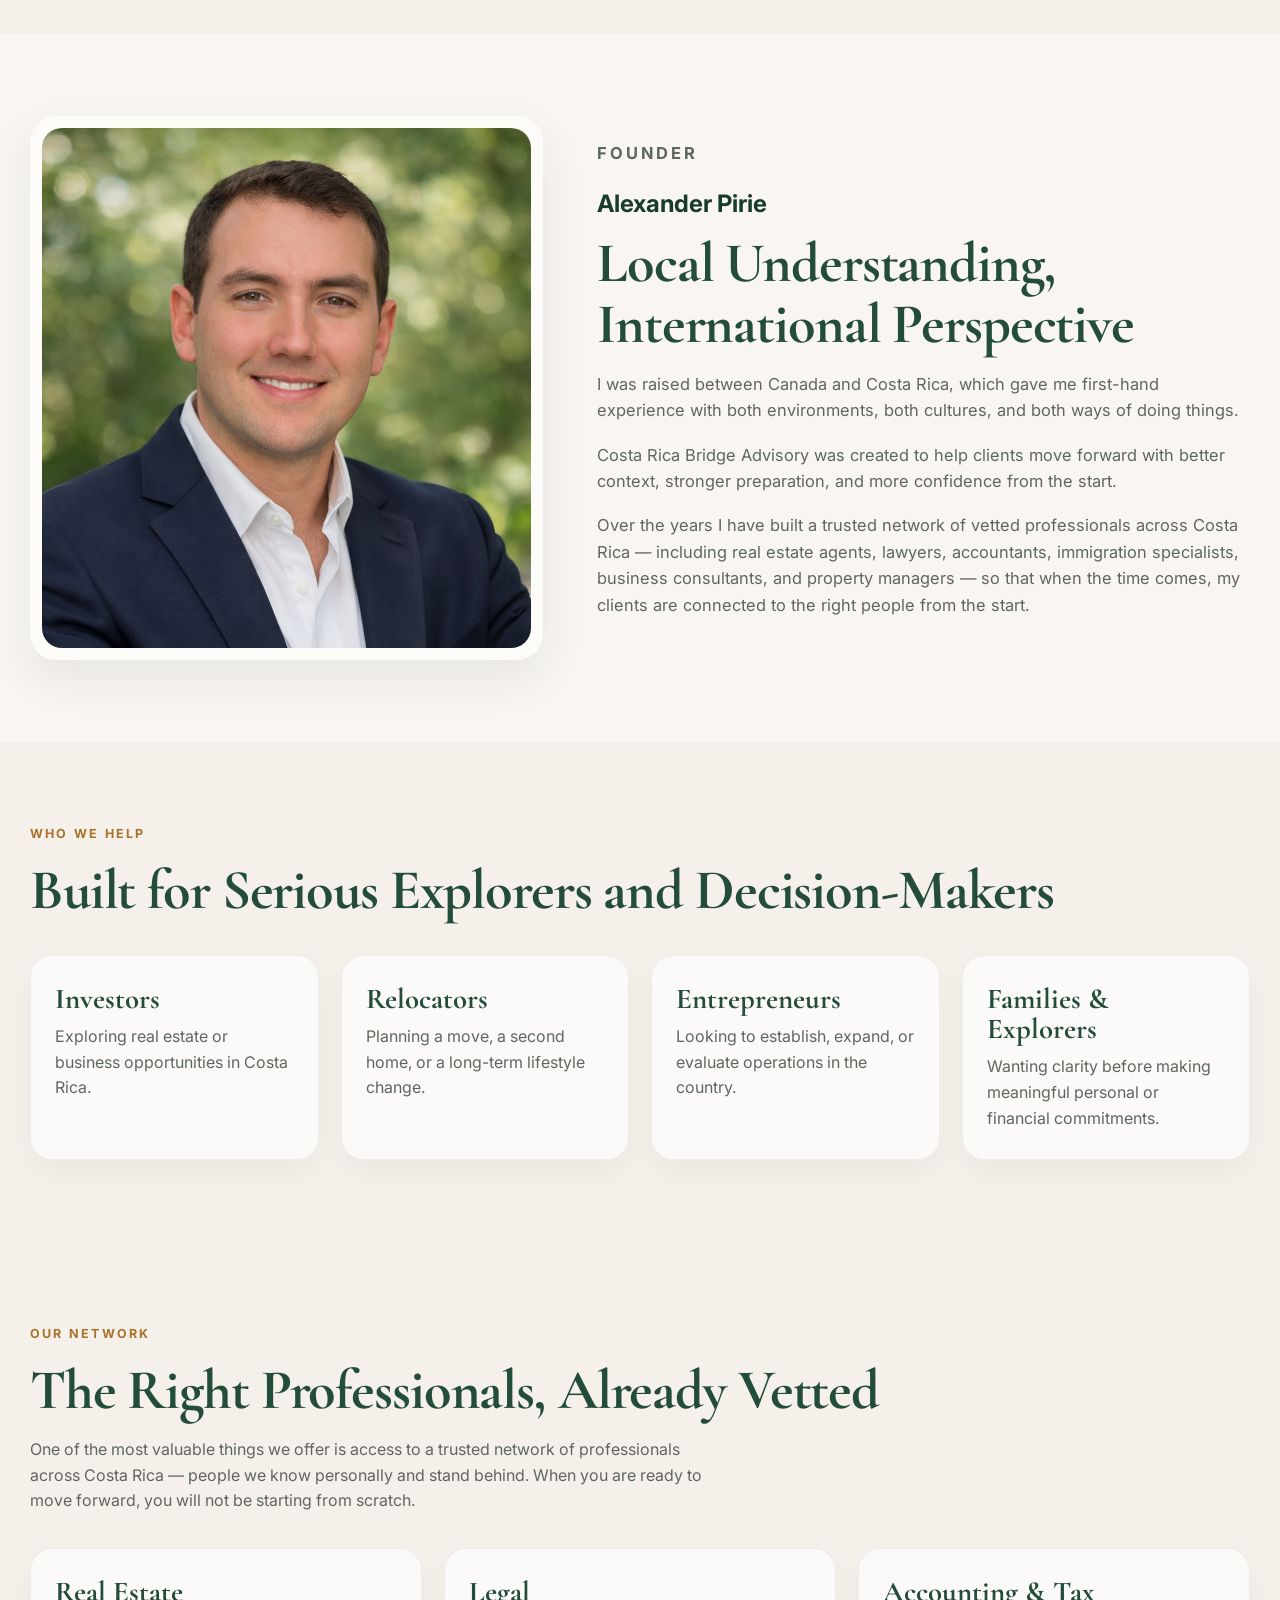
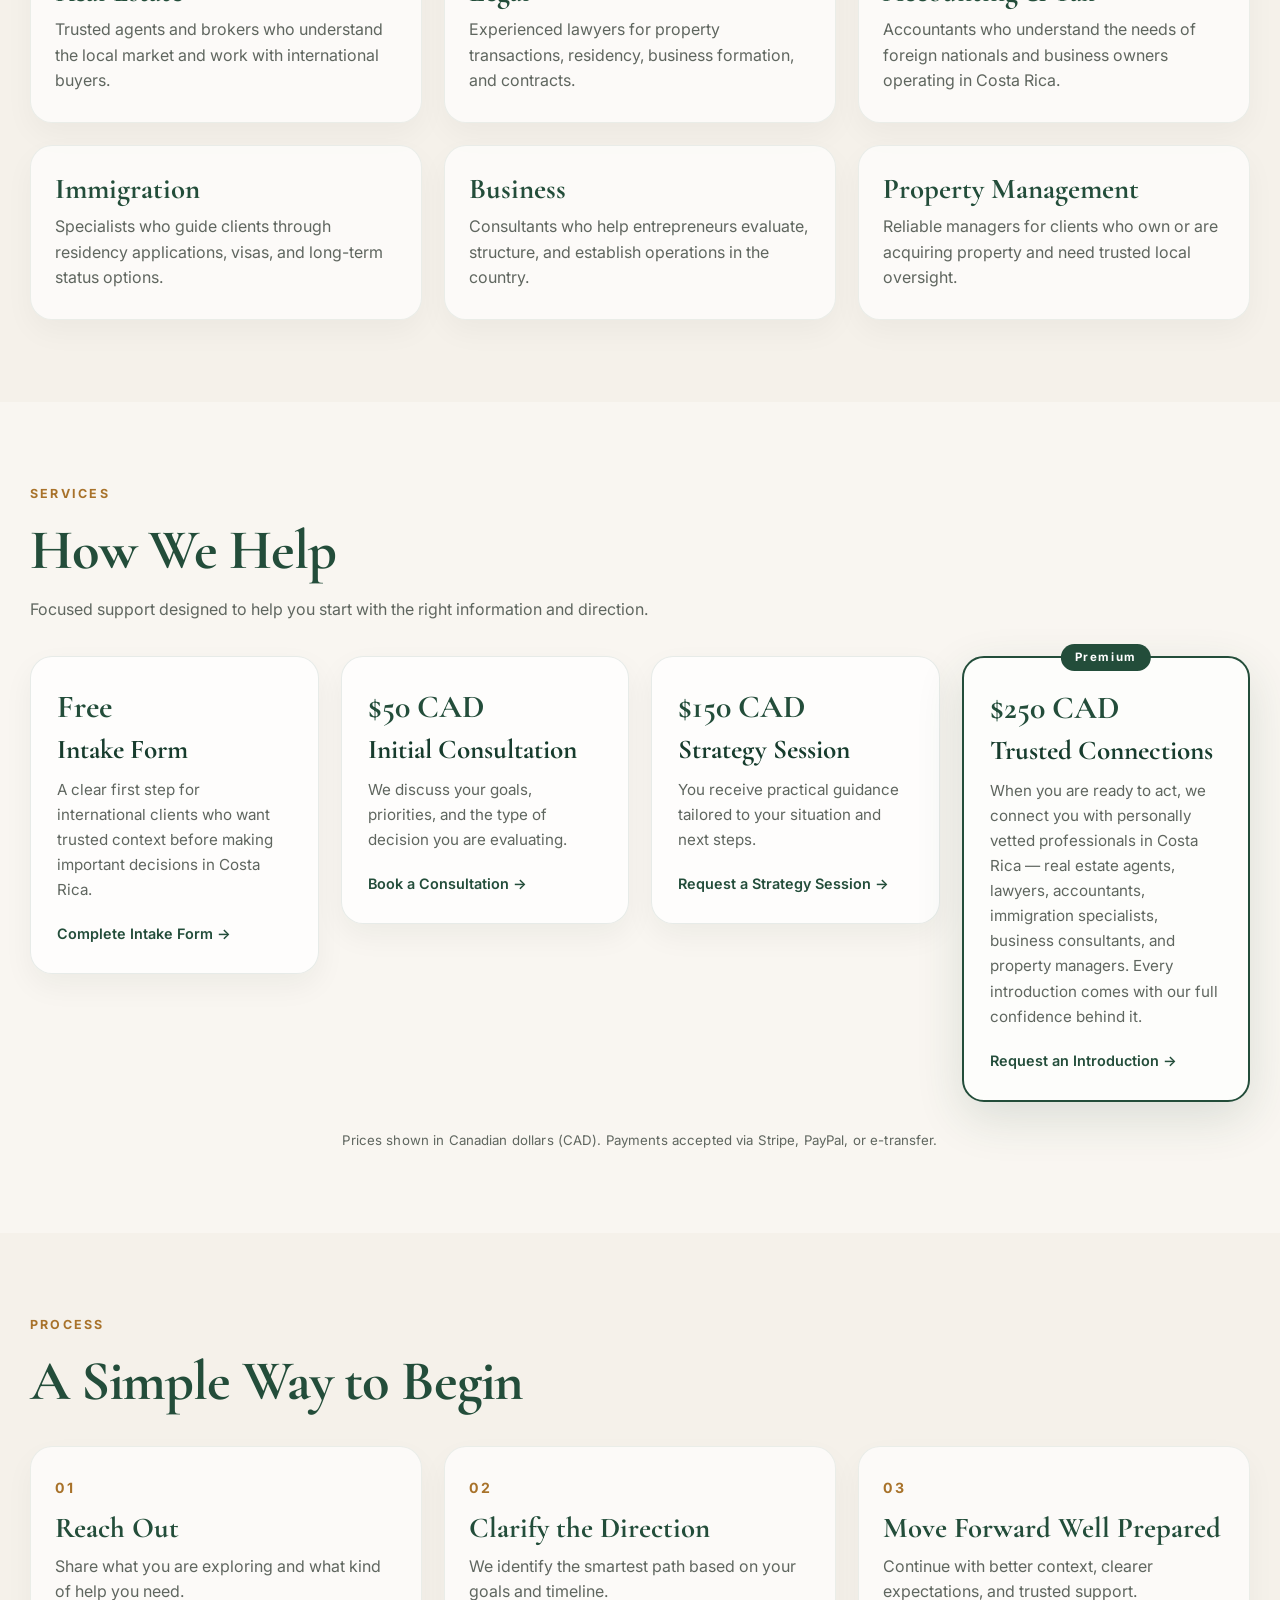
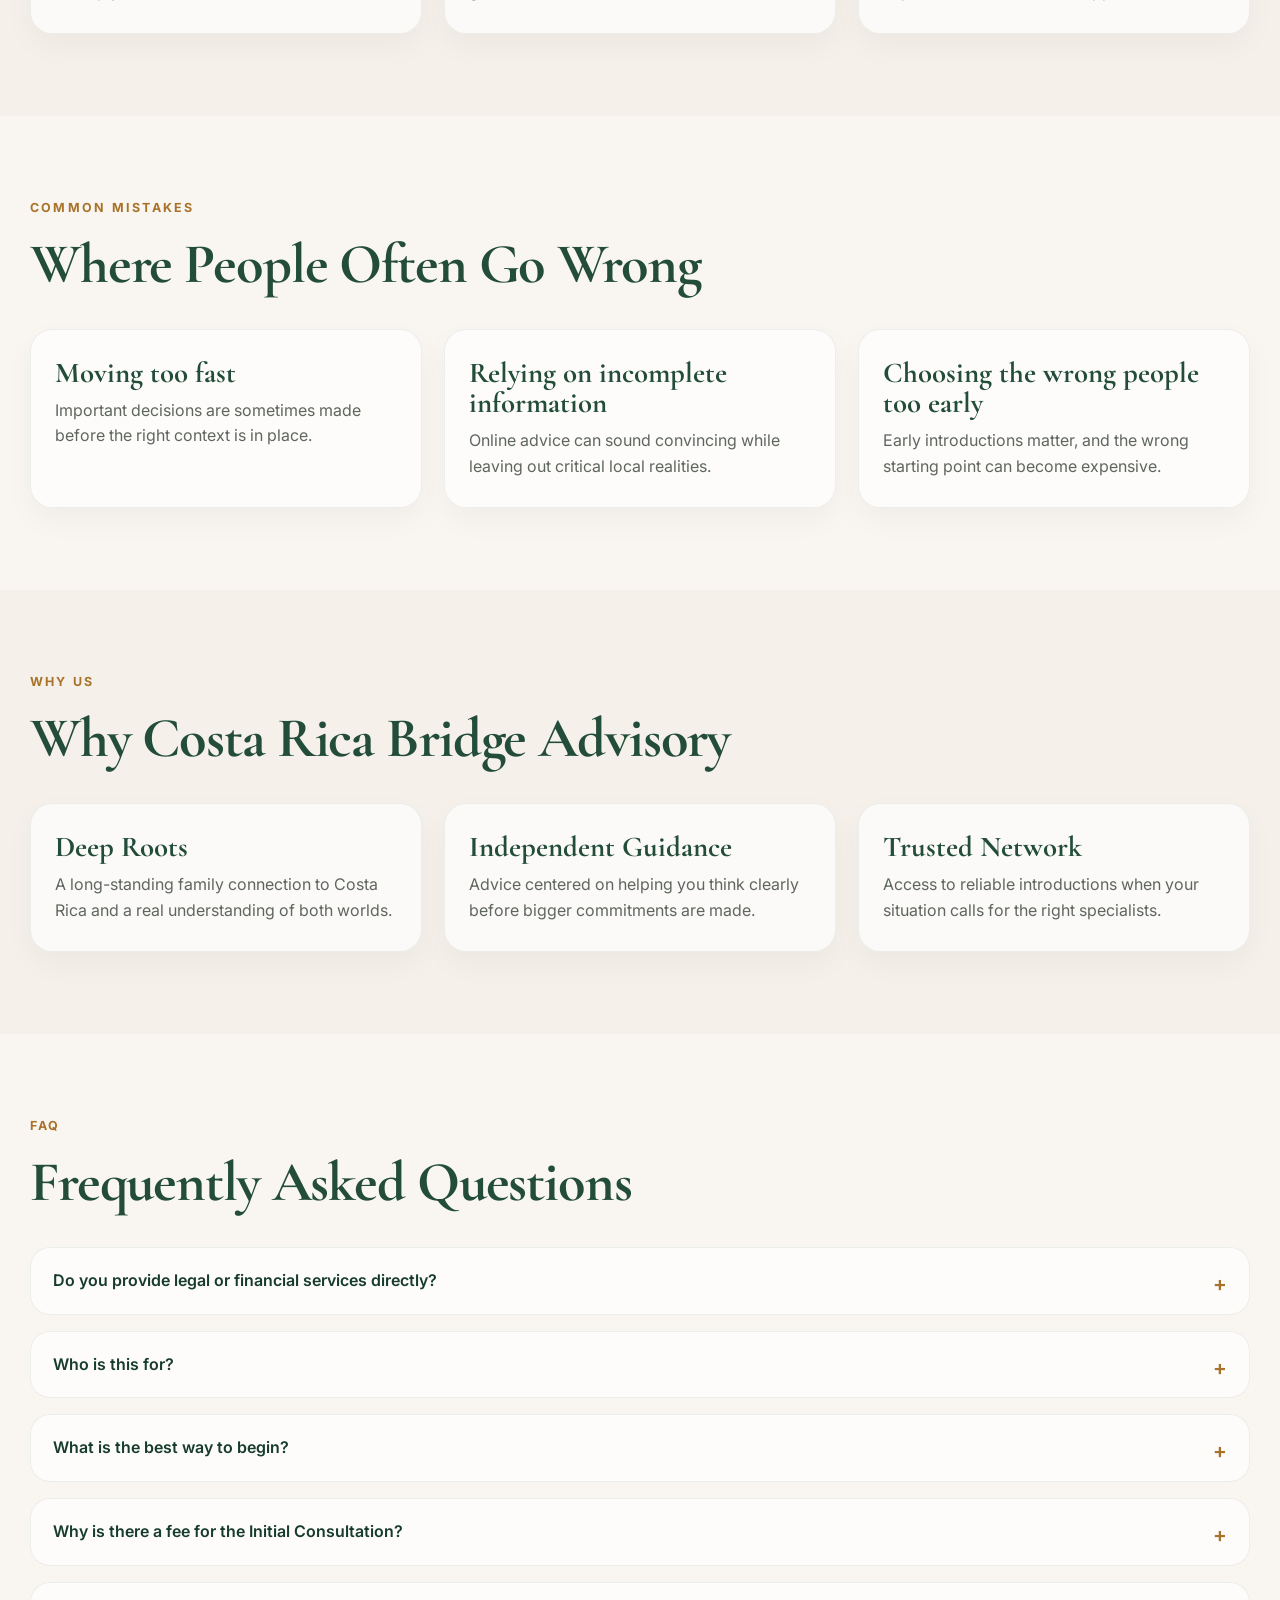
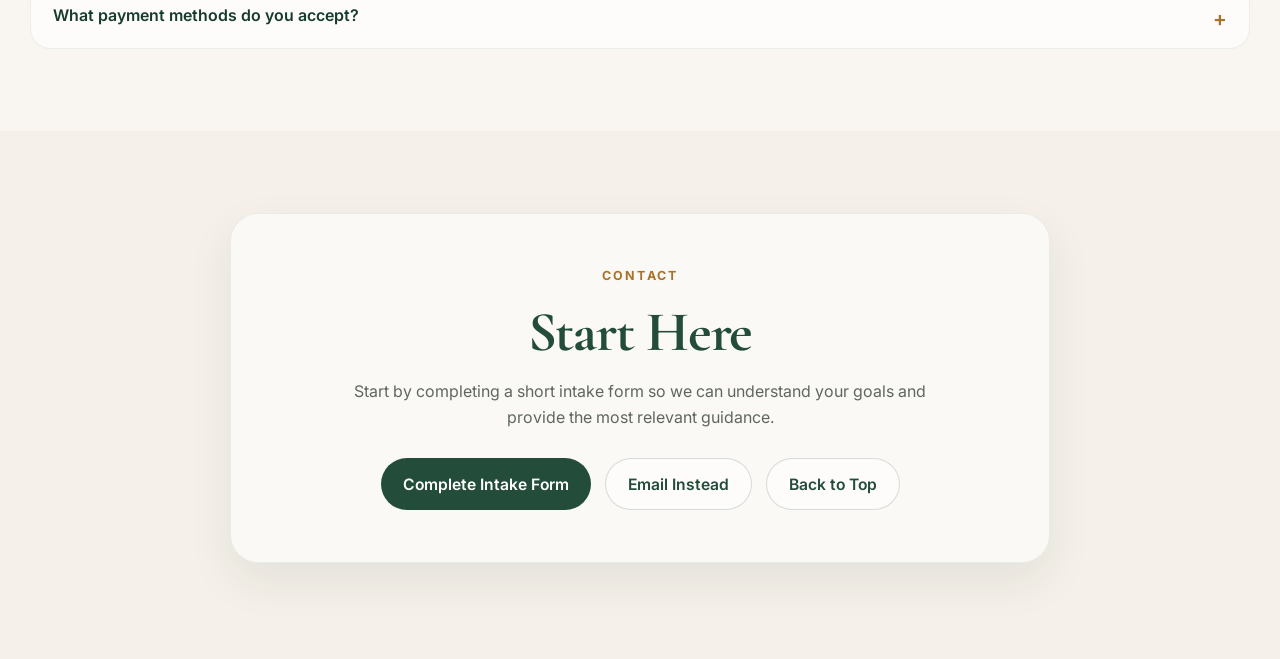
==== commit 16751722: "Update index.html" ====
--- a/index.html
+++ b/index.html
@@ -20,6 +20,7 @@
   <header class="site-header">
     <div class="container nav-wrap">
       <a href="#hero" class="brand">
+        <img src="https://flagcdn.com/w20/cr.png" alt="Costa Rica Flag" />
         Costa Rica Bridge Advisory
         <span class="brand-flag">
           <img src="https://flagcdn.com/w20/cr.png" alt="Costa Rica Flag" />
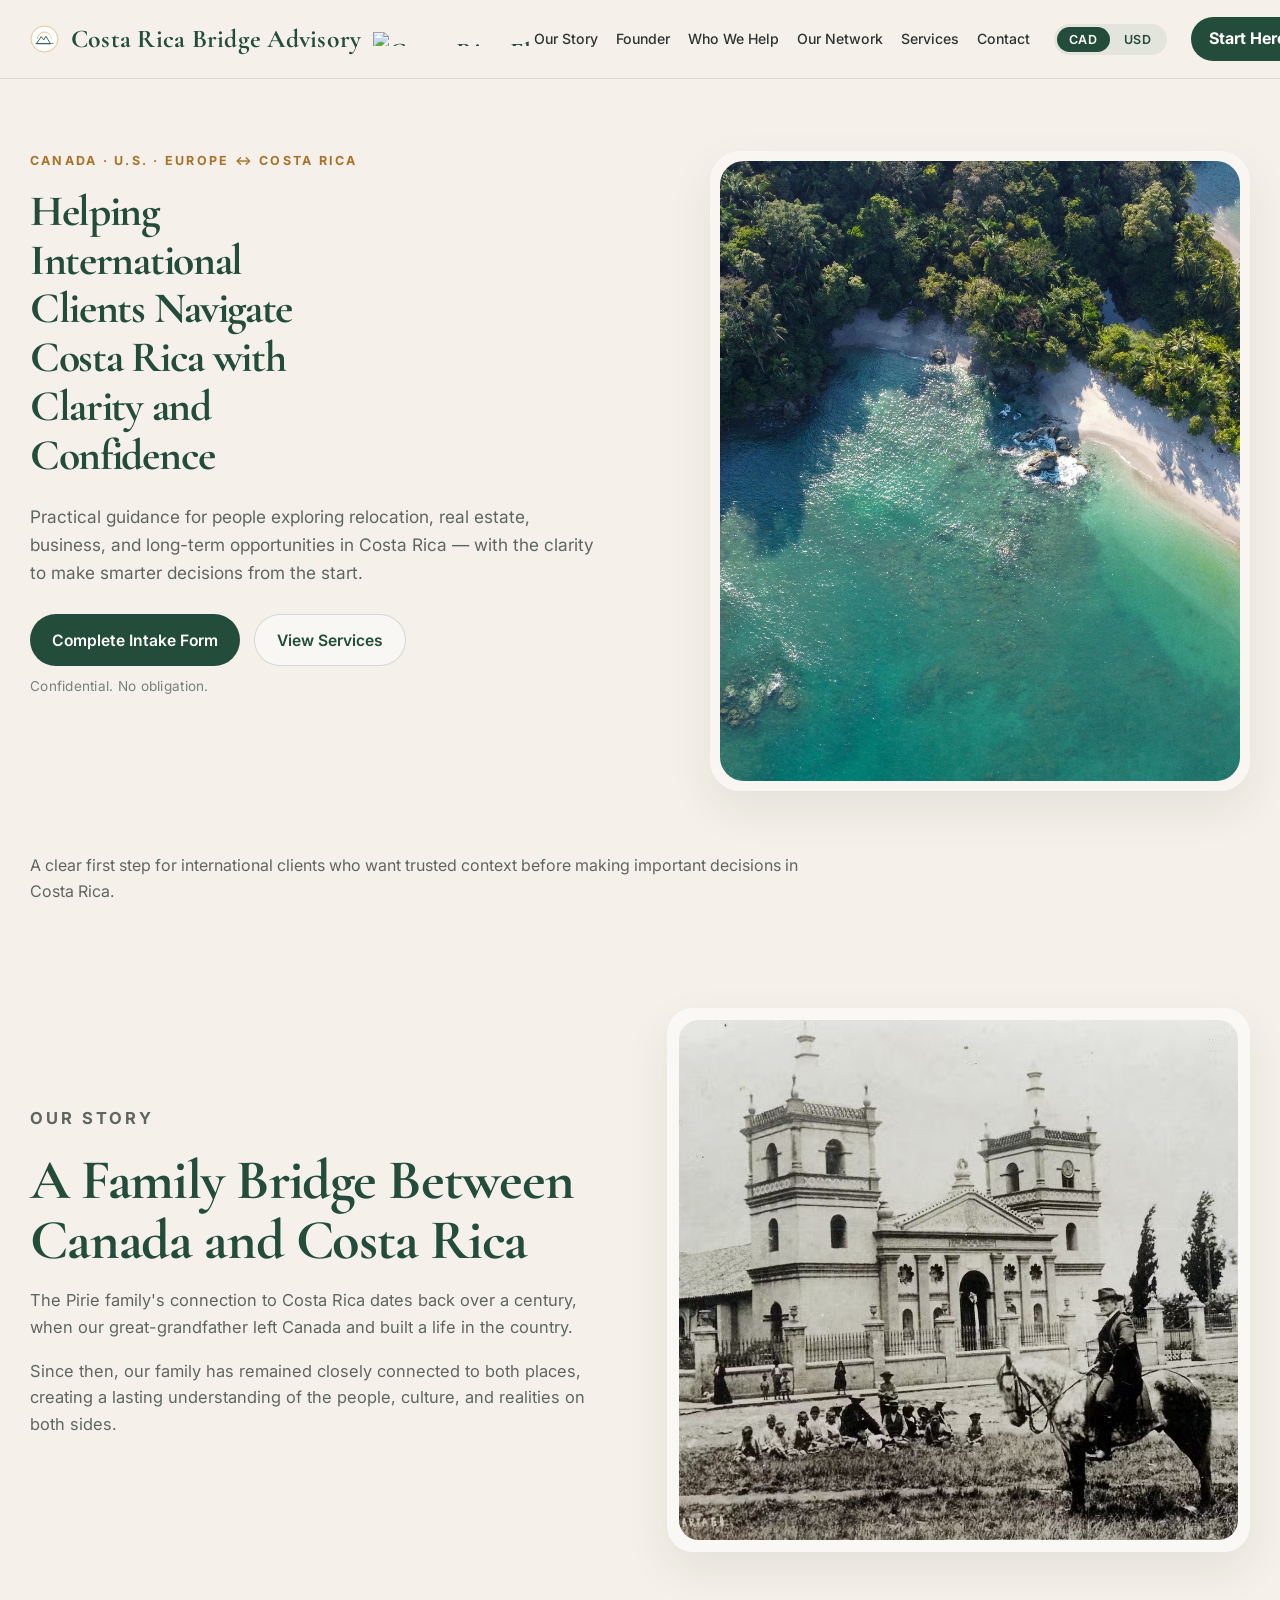
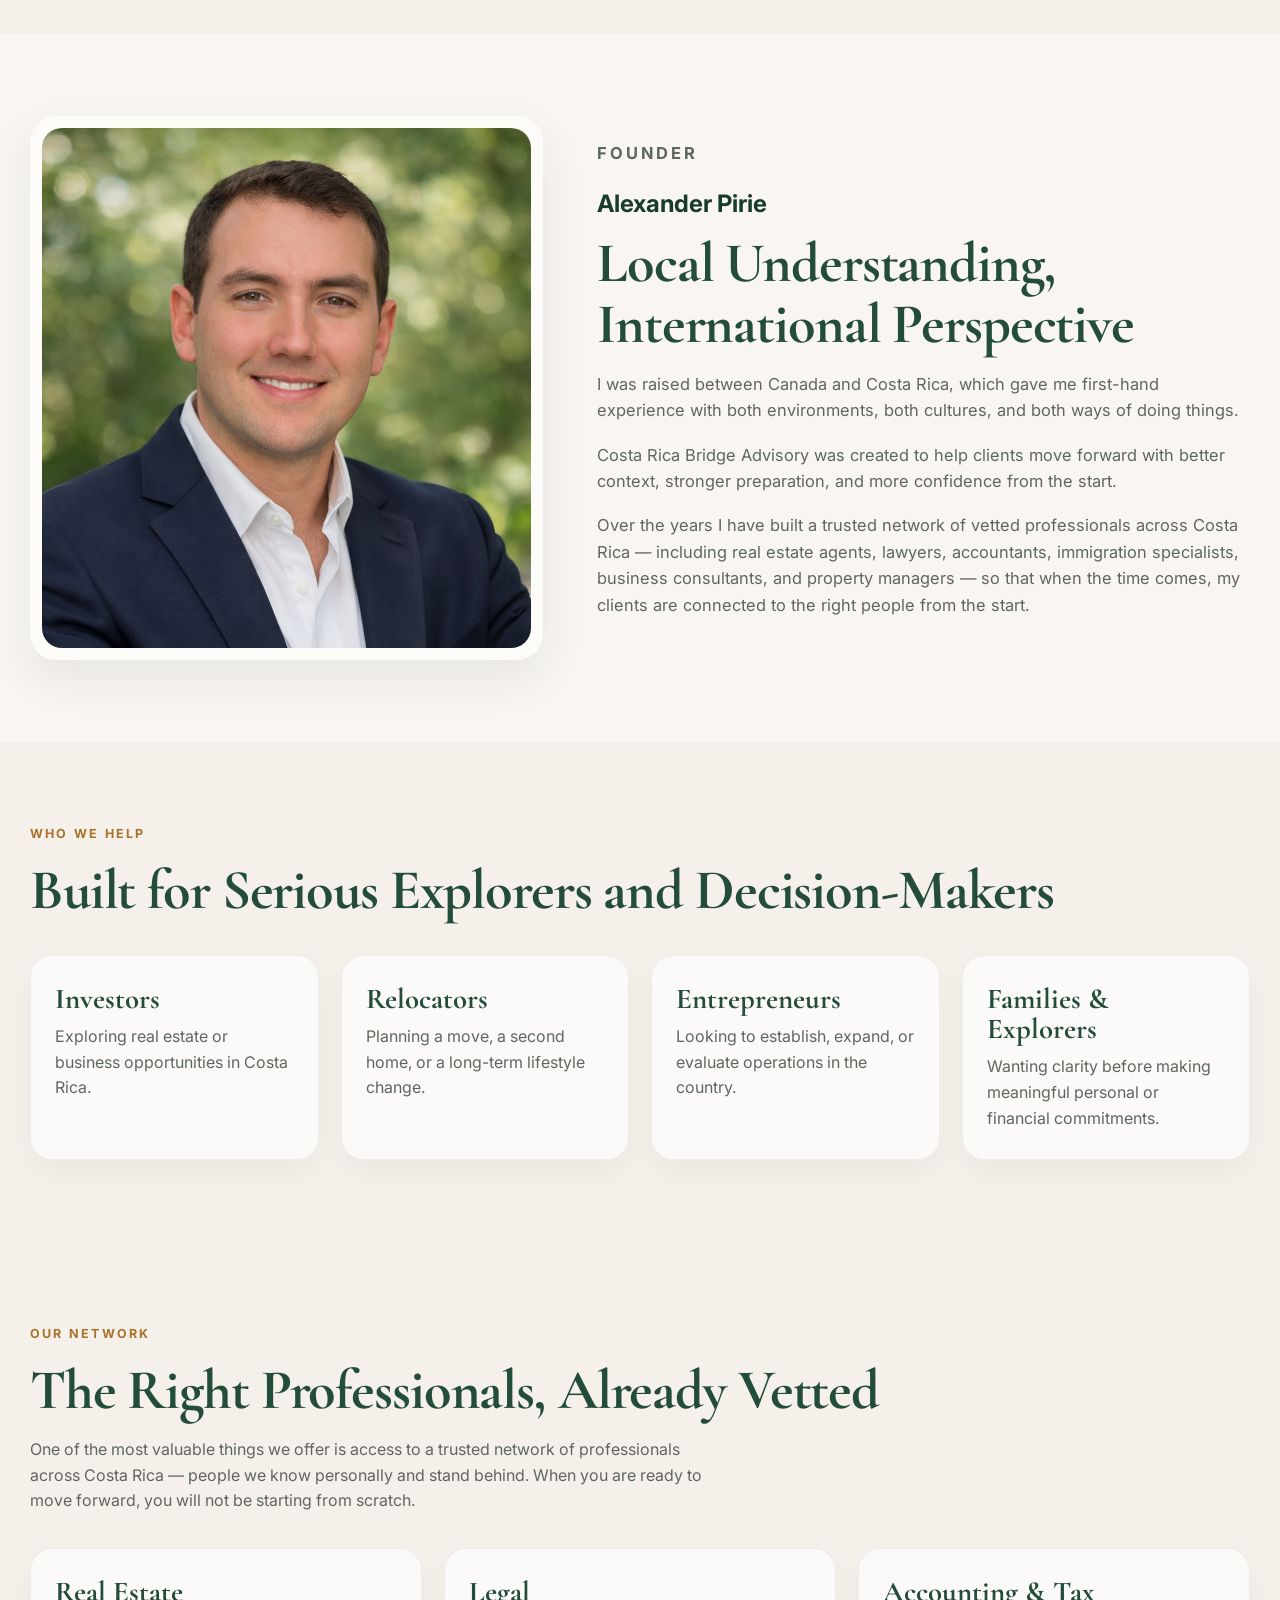
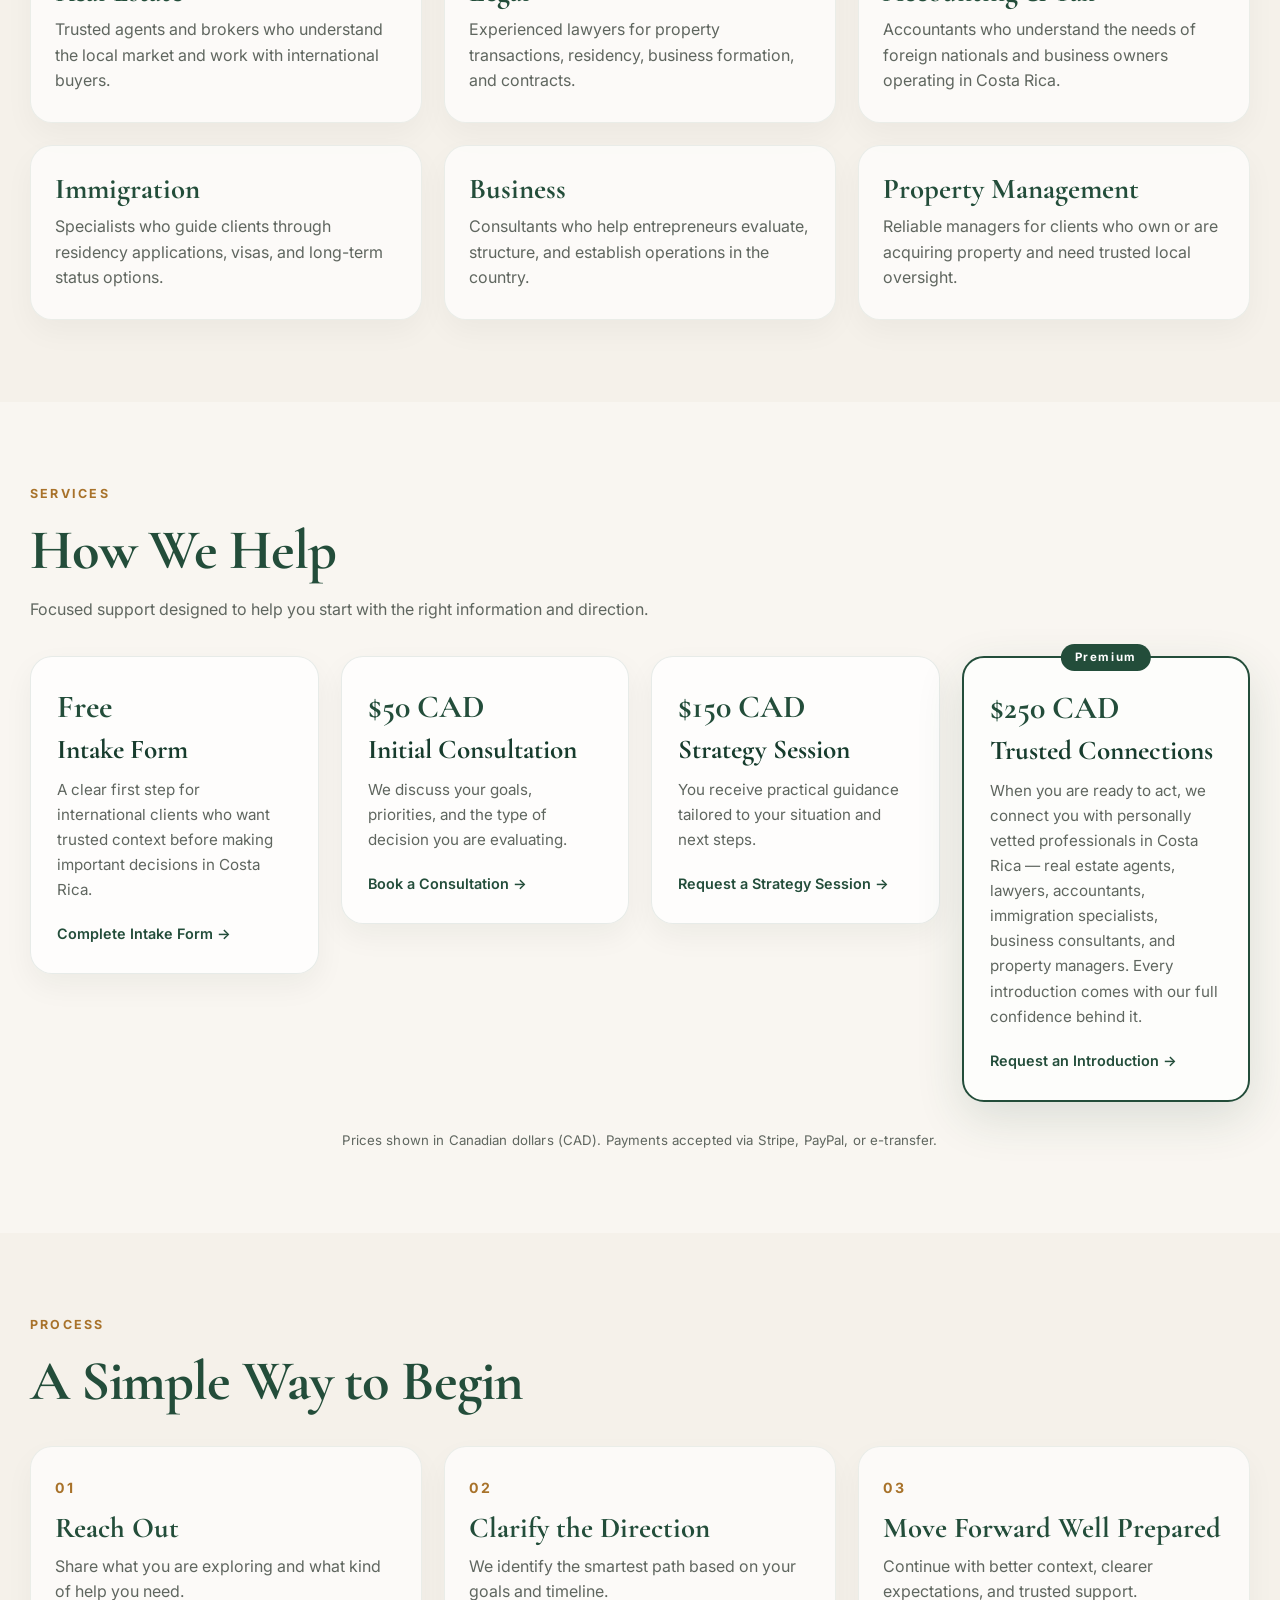
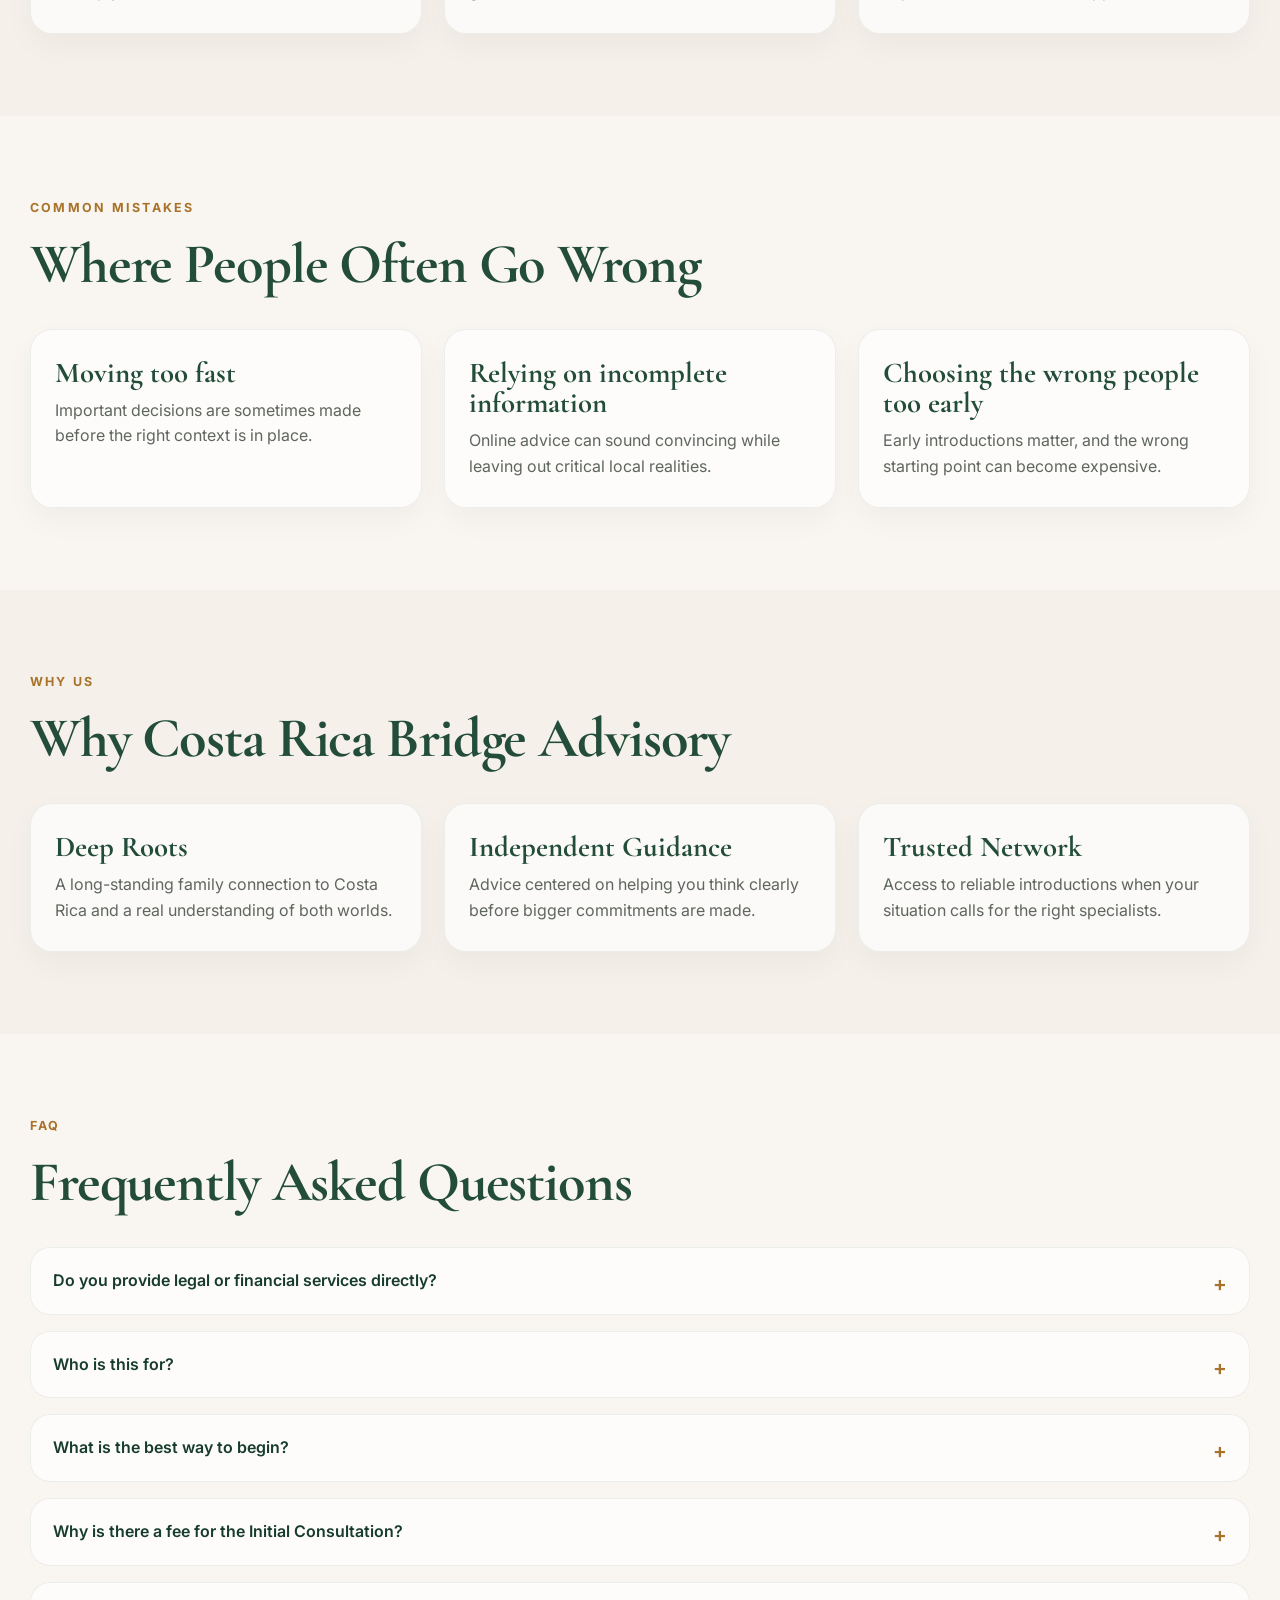
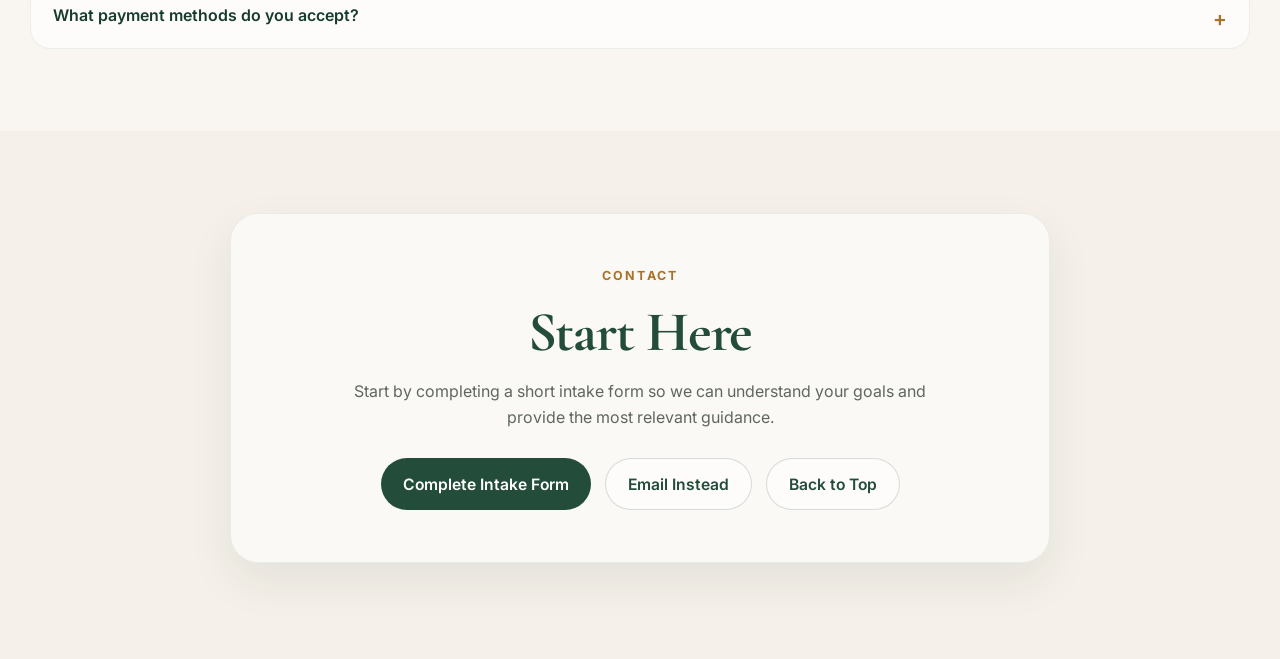
==== commit c4c43c40: "Update index.html" ====
--- a/index.html
+++ b/index.html
@@ -20,12 +20,12 @@
   <header class="site-header">
     <div class="container nav-wrap">
       <a href="#hero" class="brand">
-        <img src="https://flagcdn.com/w20/cr.png" alt="Costa Rica Flag" />
-        Costa Rica Bridge Advisory
-        <span class="brand-flag">
-          <img src="https://flagcdn.com/w20/cr.png" alt="Costa Rica Flag" />
-        </span>
-      </a>
+  <img src="assets/assets/logo-icon.svg" alt="" class="brand-icon" />
+  Costa Rica Bridge Advisory
+  <span class="brand-flag">
+    <img src="https://flagcdn.com/w20/cr.png" alt="Costa Rica Flag" />
+  </span>
+</a>
 
       <nav class="site-nav" aria-label="Main navigation">
         <a href="#our-story">Our Story</a>
--- a/styles.css
+++ b/styles.css
@@ -78,6 +78,12 @@
   gap: 6px;
 }
 
+.brand-icon {
+  height: 1.8rem;
+  width: auto;
+  margin-right: 6px;
+}
+
 .brand-flag {
   margin-left: 6px;
   display: inline-flex;
